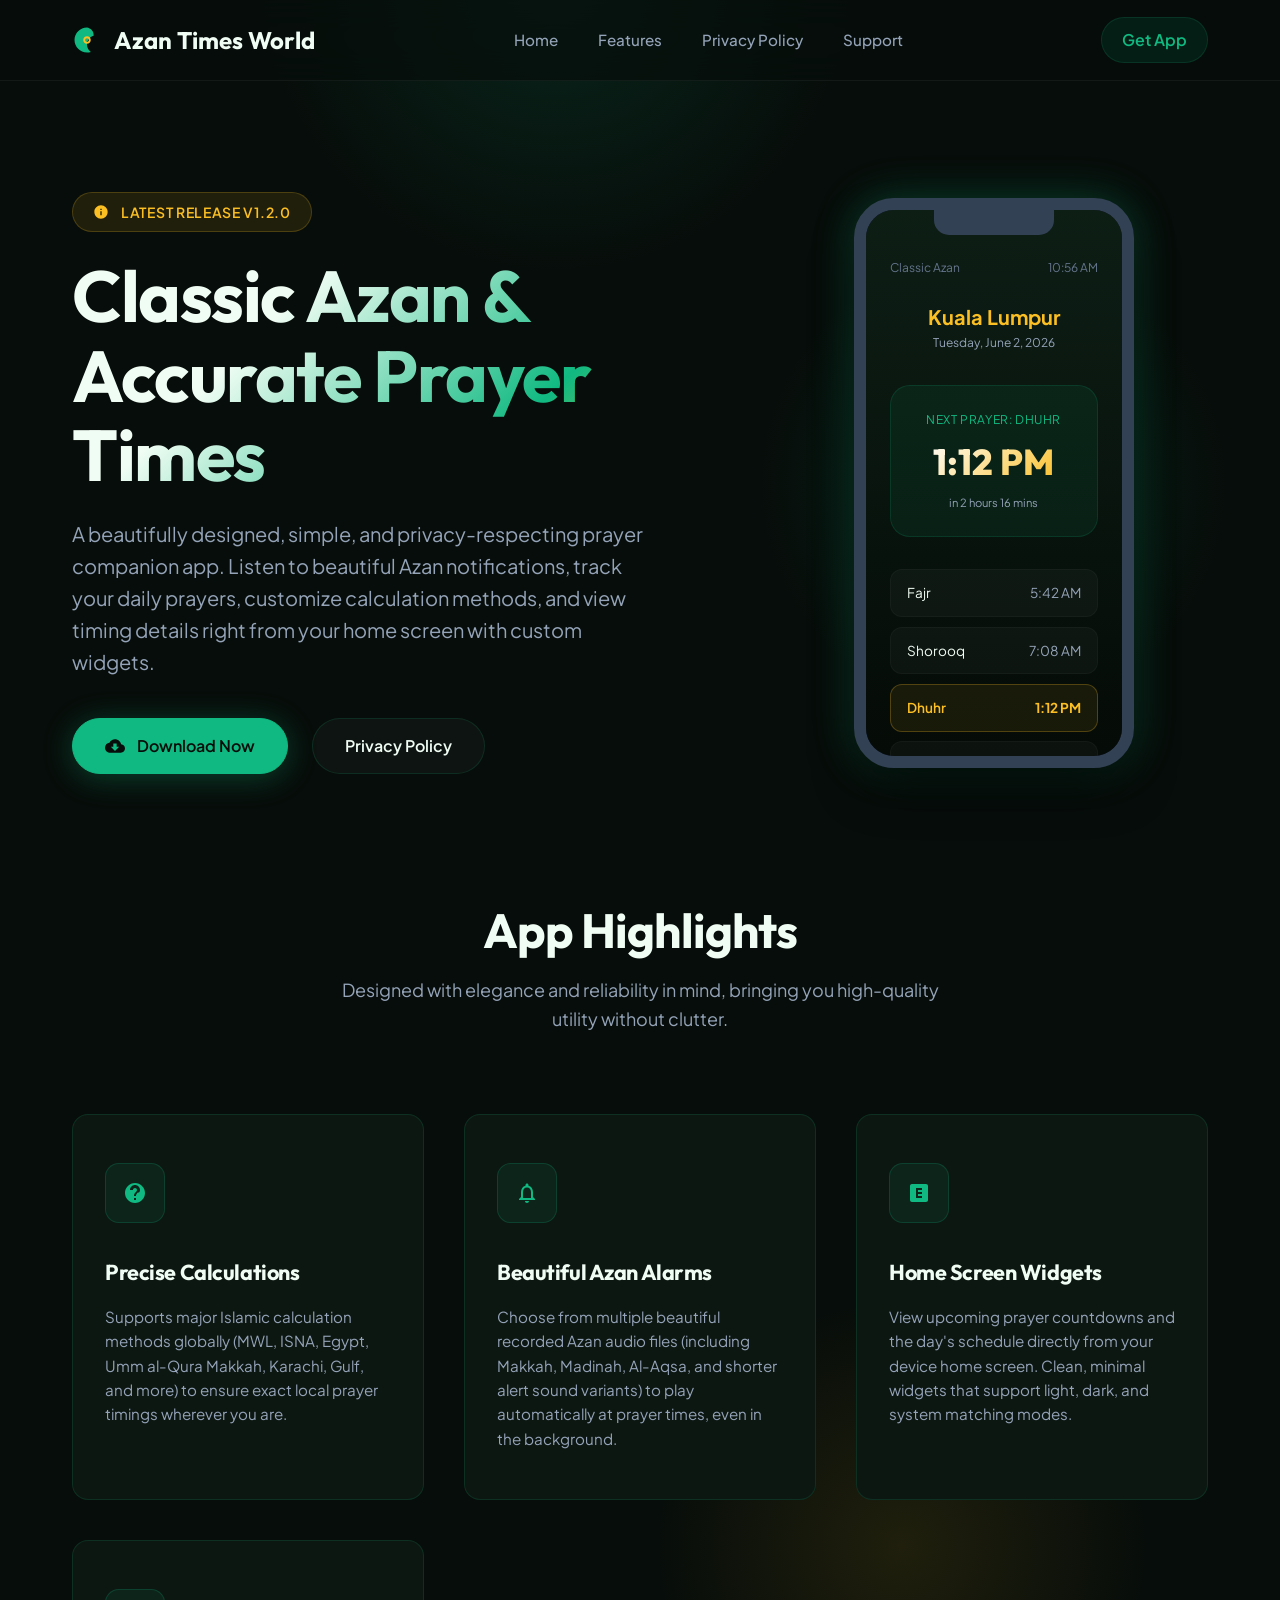
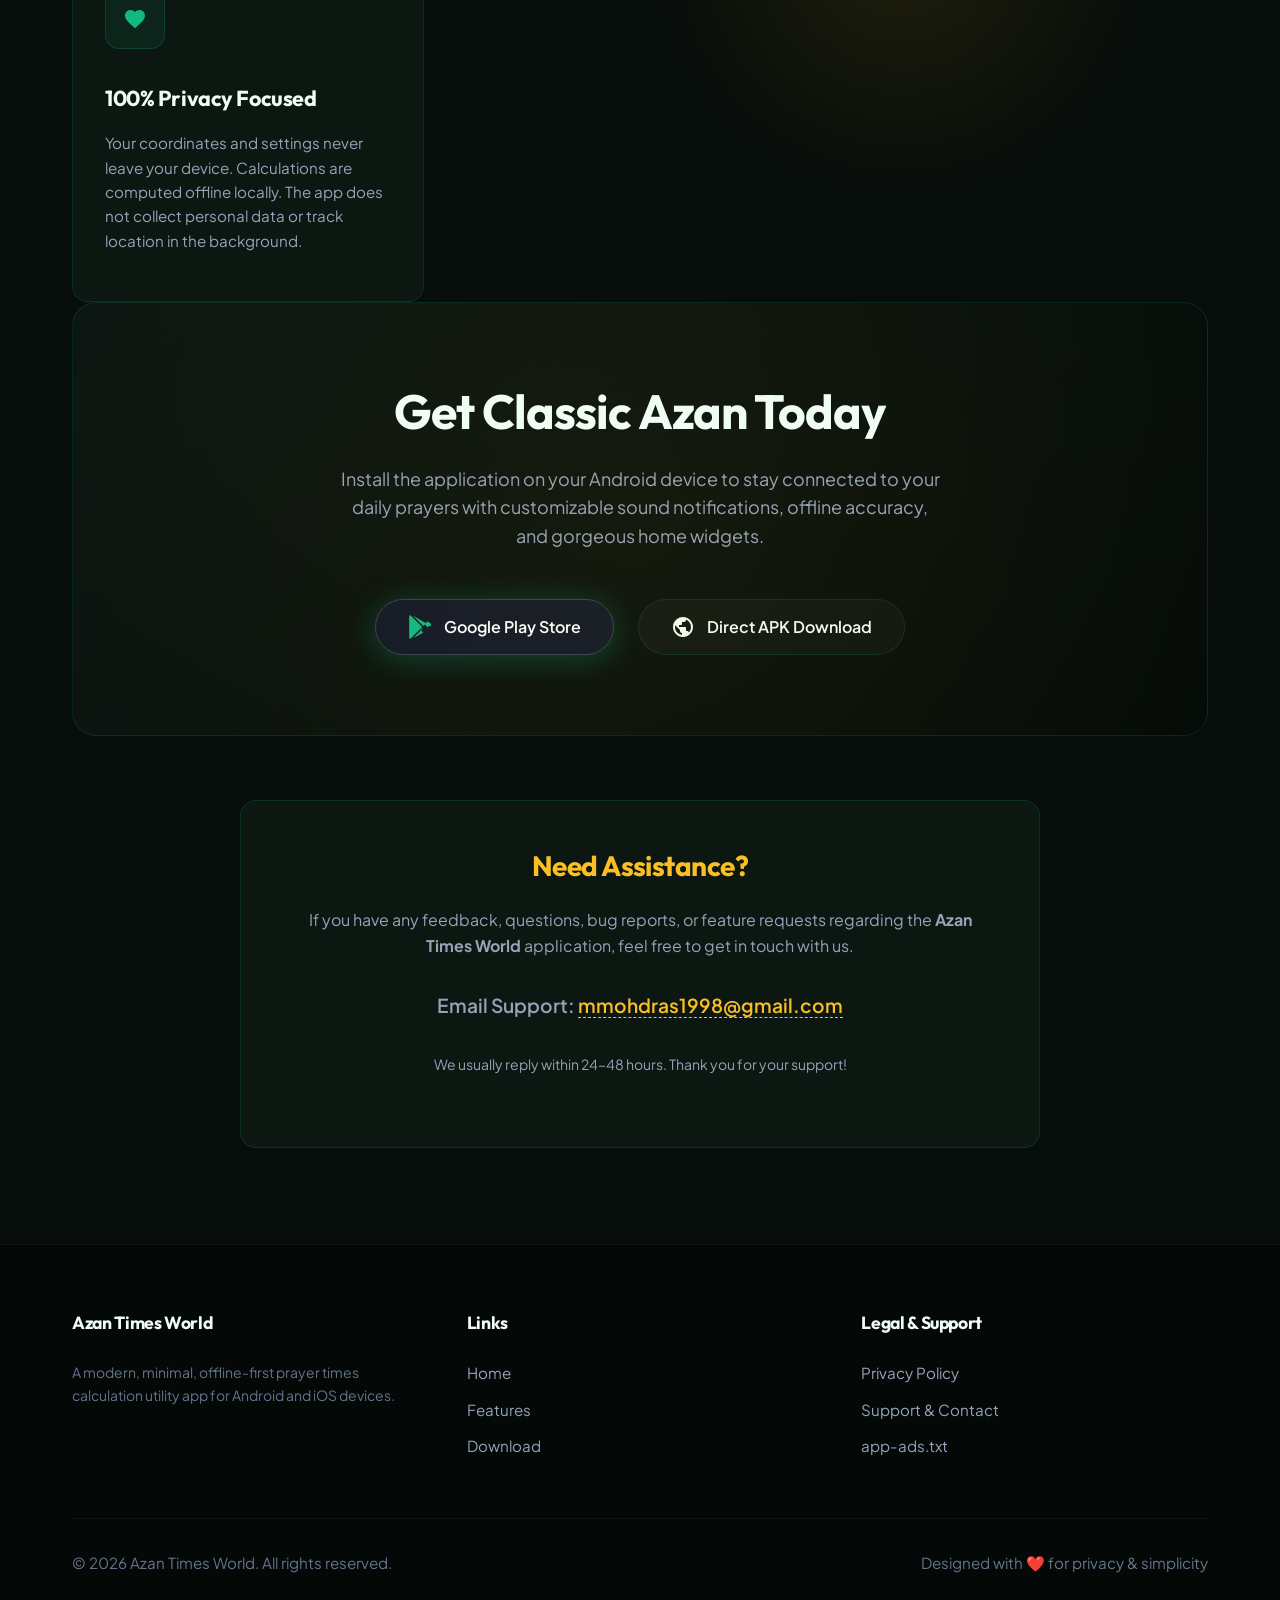
==== index.html @ a4fae83b "Initialize developer website and privacy policy" ====
<!DOCTYPE html>
<html lang="en">
<head>
  <meta charset="UTF-8">
  <meta name="viewport" content="width=device-width, initial-scale=1.0">
  <meta name="description" content="Official website of Azan Times World - A private, precise, and beautiful Islamic prayer companion app featuring customizable Azan sounds, home widgets, and offline calculations.">
  <title>Azan Times World - Simple & Accurate Prayer Times</title>
  <link rel="stylesheet" href="styles.css">
  <!-- Favicon -->
  <link rel="icon" type="image/png" href="https://img.icons8.com/color/48/crescent-moon.png">
</head>
<body>

  <!-- Navigation Bar -->
  <nav class="navbar" id="home">
    <div class="navbar-container container">
      <a href="#home" class="logo">
        <svg xmlns="http://www.w3.org/2000/svg" viewBox="0 0 24 24" width="30" height="30">
          <!-- Crescent & Dome -->
          <path d="M12 2C6.48 2 2 6.48 2 12s4.48 10 10 10c1.08 0 2.11-.17 3.09-.49-1.92-1.3-3.09-3.48-3.09-5.91 0-3.32 2.21-6.12 5.25-6.97.04-.21.06-.42.06-.63C17.31 4.54 14.93 2.62 12 2z"/>
          <path d="M12 9c-1.66 0-3 1.34-3 3s1.34 3 3 3 3-1.34 3-3-1.34-3-3-3zm0 4.5c-.83 0-1.5-.67-1.5-1.5s.67-1.5 1.5-1.5 1.5.67 1.5 1.5-.67 1.5-1.5 1.5z" fill="#fbbf24"/>
        </svg>
        <span>Azan Times World</span>
      </a>
      <ul class="nav-links">
        <li><a href="#home">Home</a></li>
        <li><a href="#features">Features</a></li>
        <li><a href="privacy-policy.html">Privacy Policy</a></li>
        <li><a href="#support">Support</a></li>
      </ul>
      <a href="#download" class="nav-btn">Get App</a>
    </div>
  </nav>

  <!-- Hero Section -->
  <header class="hero">
    <div class="container hero-grid">
      <div class="hero-content">
        <div class="badge">
          <svg xmlns="http://www.w3.org/2000/svg" viewBox="0 0 24 24" width="16" height="16" fill="currentColor" style="vertical-align: middle; margin-right: 4px;">
            <path d="M12 2C6.48 2 2 6.48 2 12s4.48 10 10 10 10-4.48 10-10S17.52 2 12 2zm1 15h-2v-6h2v6zm0-8h-2V7h2v2z"/>
          </svg>
          Latest Release v1.2.0
        </div>
        <h1 class="gradient-text">Classic Azan & Accurate Prayer Times</h1>
        <p class="hero-desc">
          A beautifully designed, simple, and privacy-respecting prayer companion app. Listen to beautiful Azan notifications, track your daily prayers, customize calculation methods, and view timing details right from your home screen with custom widgets.
        </p>
        <div class="hero-actions">
          <a href="#download" class="btn btn-primary">
            <svg xmlns="http://www.w3.org/2000/svg" viewBox="0 0 24 24" width="20" height="20" fill="currentColor">
              <path d="M19.35 10.04C18.67 6.59 15.64 4 12 4 9.11 4 6.6 5.64 5.35 8.04 2.34 8.36 0 10.91 0 14c0 3.31 2.69 6 6 6h13c2.76 0 5-2.24 5-5 0-2.64-2.05-4.78-4.65-4.96zM17 13l-5 5-5-5h3V9h4v4h3z"/>
            </svg>
            Download Now
          </a>
          <a href="privacy-policy.html" class="btn btn-secondary">Privacy Policy</a>
        </div>
      </div>
      
      <!-- Interactive Phone Mockup -->
      <div class="hero-mockup">
        <div class="phone-wrapper">
          <div class="phone-screen">
            <div class="app-header">
              <span>Classic Azan</span>
              <span>10:56 AM</span>
            </div>
            
            <div class="app-city">
              <div class="app-city-name">Kuala Lumpur</div>
              <div class="app-city-date">Tuesday, June 2, 2026</div>
            </div>
            
            <div class="app-time-display">
              <span class="app-time-label">Next Prayer: Dhuhr</span>
              <span class="app-time-value">1:12 PM</span>
              <span class="app-time-countdown">in 2 hours 16 mins</span>
            </div>
            
            <div class="app-prayer-list">
              <div class="app-prayer-row">
                <span class="prayer-name">Fajr</span>
                <span class="prayer-time">5:42 AM</span>
              </div>
              <div class="app-prayer-row">
                <span class="prayer-name">Shorooq</span>
                <span class="prayer-time">7:08 AM</span>
              </div>
              <div class="app-prayer-row active">
                <span class="prayer-name">Dhuhr</span>
                <span class="prayer-time">1:12 PM</span>
              </div>
              <div class="app-prayer-row">
                <span class="prayer-name">Asr</span>
                <span class="prayer-time">4:38 PM</span>
              </div>
              <div class="app-prayer-row">
                <span class="prayer-name">Maghrib</span>
                <span class="prayer-time">7:22 PM</span>
              </div>
              <div class="app-prayer-row">
                <span class="prayer-name">Isha</span>
                <span class="prayer-time">8:38 PM</span>
              </div>
            </div>
          </div>
        </div>
        <div class="phone-decorations"></div>
      </div>
    </div>
  </header>

  <!-- Features Section -->
  <section id="features" class="container">
    <div class="features-header">
      <h2>App Highlights</h2>
      <p style="text-align: center; max-width: 600px; margin: 0 auto;">Designed with elegance and reliability in mind, bringing you high-quality utility without clutter.</p>
    </div>
    
    <div class="features-grid">
      <!-- Feature 1 -->
      <div class="feature-card">
        <div class="feature-icon">
          <svg xmlns="http://www.w3.org/2000/svg" viewBox="0 0 24 24" width="24" height="24" fill="currentColor">
            <path d="M12 2C6.48 2 2 6.48 2 12s4.48 10 10 10 10-4.48 10-10S17.52 2 12 2zm1 17h-2v-2h2v2zm2.07-7.75l-.9.92C13.45 12.9 13 13.5 13 15h-2v-.5c0-1.1.45-2.1 1.17-2.83l1.24-1.26c.37-.36.59-.86.59-1.41 0-1.1-.9-2-2-2s-2 .9-2 2H7c0-2.76 2.24-5 5-5s5 2.24 5 5c0 1.04-.42 1.99-1.07 2.75z"/>
          </svg>
        </div>
        <h3>Precise Calculations</h3>
        <p>Supports major Islamic calculation methods globally (MWL, ISNA, Egypt, Umm al-Qura Makkah, Karachi, Gulf, and more) to ensure exact local prayer timings wherever you are.</p>
      </div>

      <!-- Feature 2 -->
      <div class="feature-card">
        <div class="feature-icon">
          <svg xmlns="http://www.w3.org/2000/svg" viewBox="0 0 24 24" width="24" height="24" fill="currentColor">
            <path d="M12 22c1.1 0 2-.9 2-2h-4c0 1.1.89 2 2 2zm6-6v-5c0-3.07-1.64-5.64-4.5-6.32V4c0-.83-.67-1.5-1.5-1.5s-1.5.67-1.5 1.5v.68C7.63 5.36 6 7.92 6 11v5l-2 2v1h16v-1l-2-2zm-2 1H8v-6c0-2.48 1.51-4.5 4-4.5s4 2.02 4 4.5v6z"/>
          </svg>
        </div>
        <h3>Beautiful Azan Alarms</h3>
        <p>Choose from multiple beautiful recorded Azan audio files (including Makkah, Madinah, Al-Aqsa, and shorter alert sound variants) to play automatically at prayer times, even in the background.</p>
      </div>

      <!-- Feature 3 -->
      <div class="feature-card">
        <div class="feature-icon">
          <svg xmlns="http://www.w3.org/2000/svg" viewBox="0 0 24 24" width="24" height="24" fill="currentColor">
            <path d="M19 3H5c-1.1 0-2 .9-2 2v14c0 1.1.9 2 2 2h14c1.1 0 2-.9 2-2V5c0-1.1-.9-2-2-2zm-4 6h-4v2h4v2h-4v2h4v2H9V7h6v2z"/>
          </svg>
        </div>
        <h3>Home Screen Widgets</h3>
        <p>View upcoming prayer countdowns and the day's schedule directly from your device home screen. Clean, minimal widgets that support light, dark, and system matching modes.</p>
      </div>

      <!-- Feature 4 -->
      <div class="feature-card">
        <div class="feature-icon">
          <svg xmlns="http://www.w3.org/2000/svg" viewBox="0 0 24 24" width="24" height="24" fill="currentColor">
            <path d="M12 21.35l-1.45-1.32C5.4 15.36 2 12.28 2 8.5 2 5.42 4.42 3 7.5 3c1.74 0 3.41.81 4.5 2.09C13.09 3.81 14.76 3 16.5 3 19.58 3 22 5.42 22 8.5c0 3.78-3.4 6.86-8.55 11.54L12 21.35z"/>
          </svg>
        </div>
        <h3>100% Privacy Focused</h3>
        <p>Your coordinates and settings never leave your device. Calculations are computed offline locally. The app does not collect personal data or track location in the background.</p>
      </div>
    </div>
  </section>

  <!-- Download Section -->
  <section id="download" class="container">
    <div class="promo">
      <div class="promo-glow"></div>
      <h2>Get Classic Azan Today</h2>
      <p>Install the application on your Android device to stay connected to your daily prayers with customizable sound notifications, offline accuracy, and gorgeous home widgets.</p>
      <div class="hero-actions" style="justify-content: center;">
        <a href="#" class="btn btn-primary" style="background: #111827; border-color: #374151; color: #fff;">
          <!-- Google Play Badge Styled -->
          <svg viewBox="0 0 512 512" width="24" height="24" fill="#10b981" style="vertical-align: middle;">
            <path d="M325.3 234.3L104.6 13l280.8 161.2-60.1 60.1zM47 0C34 6.8 25.3 19.2 25.3 35.3v441.3c0 16.1 8.7 28.5 21.7 35.3l256.6-256L47 0zm425.2 225.6l-58 33.3-60.1-60.1 60.1-60.1 58 33.3c13 7.5 21.7 19.3 21.7 33.6s-8.7 26.1-21.7 33.2zm-146.9 52.1L104.6 499l220.7-126.7-60.1-60.1-2.9-2.9z"/>
          </svg>
          Google Play Store
        </a>
        <a href="#" class="btn btn-secondary">
          <svg xmlns="http://www.w3.org/2000/svg" viewBox="0 0 24 24" width="24" height="24" fill="currentColor">
            <path d="M12 2C6.48 2 2 6.48 2 12s4.48 10 10 10 10-4.48 10-10S17.52 2 12 2zm-1 17.93c-3.95-.49-7-3.85-7-7.93 0-.62.08-1.21.21-1.79L9 15v1c0 1.1.9 2 2 2v1.93zm6.9-2.54c-.26-.81-1-1.39-1.9-1.39h-1v-3c0-.55-.45-1-1-1H8v-2h2c.55 0 1-.45 1-1V7h2c1.1 0 2-.9 2-2v-.41c2.93 1.19 5 4.06 5 7.41 0 2.08-.8 3.97-2.1 5.39z"/>
          </svg>
          Direct APK Download
        </a>
      </div>
    </div>
  </section>

  <!-- Support / Contact Section -->
  <section id="support" class="container" style="padding-top: 4rem; padding-bottom: 6rem;">
    <div class="info-box" style="text-align: center;">
      <h2 style="text-align: center; margin-bottom: 1.5rem;">Need Assistance?</h2>
      <p>If you have any feedback, questions, bug reports, or feature requests regarding the <strong>Azan Times World</strong> application, feel free to get in touch with us.</p>
      <p style="font-weight: 600; font-size: 1.2rem; margin: 2rem 0;">
        Email Support: <a href="mailto:mmohdras1998@gmail.com" style="color: var(--gold); text-decoration: none; border-bottom: 1px dashed var(--gold);">mmohdras1998@gmail.com</a>
      </p>
      <p class="text-muted" style="font-size: 0.875rem;">We usually reply within 24–48 hours. Thank you for your support!</p>
    </div>
  </section>

  <!-- Footer -->
  <footer>
    <div class="container">
      <div class="footer-grid">
        <div class="footer-col">
          <h4>Azan Times World</h4>
          <p style="font-size: 0.875rem; color: var(--text-muted);">A modern, minimal, offline-first prayer times calculation utility app for Android and iOS devices.</p>
        </div>
        <div class="footer-col">
          <h4>Links</h4>
          <ul>
            <li><a href="#home">Home</a></li>
            <li><a href="#features">Features</a></li>
            <li><a href="#download">Download</a></li>
          </ul>
        </div>
        <div class="footer-col">
          <h4>Legal & Support</h4>
          <ul>
            <li><a href="privacy-policy.html">Privacy Policy</a></li>
            <li><a href="#support">Support & Contact</a></li>
            <li><a href="app-ads.txt">app-ads.txt</a></li>
          </ul>
        </div>
      </div>
      
      <div class="footer-bottom">
        <span>&copy; 2026 Azan Times World. All rights reserved.</span>
        <span>Designed with ❤️ for privacy & simplicity</span>
      </div>
    </div>
  </footer>

</body>
</html>
---- styles.css ----
/* Modern, Premium Stylesheet for Azan Times World landing page */
@import url('https://fonts.googleapis.com/css2?family=Outfit:wght@300;400;500;600;700;800&family=Plus+Jakarta+Sans:wght@300;400;500;600;700&display=swap');

:root {
  /* Color Palette - Premium Dark Emerald & Gold Theme */
  --bg-dark: #070d0a;
  --bg-card: #0d1712;
  --bg-card-hover: #13221b;
  --text-primary: #f0fdf4;
  --text-secondary: #94a3b8;
  --text-muted: #64748b;
  
  --primary-emerald: #10b981;
  --primary-emerald-hover: #059669;
  --primary-emerald-rgb: 16, 185, 129;
  
  --gold: #fbbf24;
  --gold-hover: #f59e0b;
  --gold-rgb: 251, 191, 36;
  
  --glow-emerald: rgba(16, 185, 129, 0.15);
  --glow-gold: rgba(251, 191, 36, 0.1);
  --border-color: rgba(16, 185, 129, 0.15);
  --border-hover: rgba(251, 191, 36, 0.3);
  
  --font-heading: 'Outfit', sans-serif;
  --font-body: 'Plus Jakarta Sans', sans-serif;
  --transition: all 0.3s cubic-bezier(0.4, 0, 0.2, 1);
  --border-radius: 16px;
  --max-width: 1200px;
}

/* Base Reset */
*, *::before, *::after {
  box-sizing: border-box;
  margin: 0;
  padding: 0;
}

html {
  scroll-behavior: smooth;
}

body {
  font-family: var(--font-body);
  background-color: var(--bg-dark);
  color: var(--text-primary);
  line-height: 1.6;
  overflow-x: hidden;
  position: relative;
}

/* Background Glow Effects */
body::before {
  content: '';
  position: absolute;
  top: -10%;
  left: 20%;
  width: 600px;
  height: 600px;
  background: radial-gradient(circle, var(--glow-emerald) 0%, rgba(7, 13, 10, 0) 70%);
  z-index: -1;
  pointer-events: none;
}

body::after {
  content: '';
  position: absolute;
  top: 40%;
  right: 10%;
  width: 500px;
  height: 500px;
  background: radial-gradient(circle, var(--glow-gold) 0%, rgba(7, 13, 10, 0) 70%);
  z-index: -1;
  pointer-events: none;
}

/* Typography */
h1, h2, h3, h4 {
  font-family: var(--font-heading);
  font-weight: 700;
  letter-spacing: -0.02em;
}

h1 {
  font-size: clamp(2.5rem, 6vw, 4.5rem);
  line-height: 1.1;
  margin-bottom: 1.5rem;
}

h2 {
  font-size: clamp(2rem, 4vw, 3rem);
  line-height: 1.2;
  margin-bottom: 1rem;
  text-align: center;
  position: relative;
}

.gradient-text {
  background: linear-gradient(135deg, var(--text-primary) 30%, var(--primary-emerald) 70%, var(--gold) 100%);
  -webkit-background-clip: text;
  -webkit-text-fill-color: transparent;
}

p {
  font-size: clamp(1rem, 2vw, 1.125rem);
  color: var(--text-secondary);
}

/* Layout Utilities */
.container {
  width: 100%;
  max-width: var(--max-width);
  margin: 0 auto;
  padding: 0 2rem;
}

section {
  padding: 8rem 0;
  position: relative;
}

/* Navbar */
.navbar {
  position: fixed;
  top: 0;
  left: 0;
  width: 100%;
  z-index: 1000;
  backdrop-filter: blur(16px);
  -webkit-backdrop-filter: blur(16px);
  border-bottom: 1px solid rgba(255, 255, 255, 0.05);
  background: rgba(7, 13, 10, 0.7);
  transition: var(--transition);
}

.navbar-container {
  display: flex;
  justify-content: space-between;
  align-items: center;
  height: 80px;
}

.logo {
  display: flex;
  align-items: center;
  gap: 0.75rem;
  text-decoration: none;
  font-family: var(--font-heading);
  font-size: 1.5rem;
  font-weight: 700;
  color: var(--text-primary);
}

.logo svg {
  fill: var(--primary-emerald);
  transition: var(--transition);
}

.logo:hover svg {
  transform: rotate(15deg);
  fill: var(--gold);
}

.nav-links {
  display: flex;
  gap: 2.5rem;
  list-style: none;
}

.nav-links a {
  text-decoration: none;
  color: var(--text-secondary);
  font-size: 0.95rem;
  font-weight: 500;
  transition: var(--transition);
  position: relative;
  padding: 0.5rem 0;
}

.nav-links a::after {
  content: '';
  position: absolute;
  bottom: 0;
  left: 0;
  width: 0;
  height: 2px;
  background-color: var(--gold);
  transition: var(--transition);
}

.nav-links a:hover {
  color: var(--text-primary);
}

.nav-links a:hover::after {
  width: 100%;
}

.nav-btn {
  background: rgba(16, 185, 129, 0.1);
  color: var(--primary-emerald);
  padding: 0.6rem 1.25rem;
  border-radius: 50px;
  border: 1px solid var(--border-color);
  font-weight: 600;
  text-decoration: none;
  transition: var(--transition);
}

.nav-btn:hover {
  background: var(--primary-emerald);
  color: var(--bg-dark);
  box-shadow: 0 4px 20px rgba(16, 185, 129, 0.4);
}

/* Hero Section */
.hero {
  padding-top: 12rem;
  padding-bottom: 8rem;
  display: flex;
  align-items: center;
  position: relative;
  overflow: hidden;
}

.hero-grid {
  display: grid;
  grid-template-columns: 1.2fr 0.8fr;
  gap: 4rem;
  align-items: center;
}

.hero-content {
  z-index: 2;
}

.badge {
  display: inline-flex;
  align-items: center;
  gap: 0.5rem;
  background: rgba(251, 191, 36, 0.1);
  border: 1px solid rgba(251, 191, 36, 0.2);
  color: var(--gold);
  padding: 0.5rem 1.25rem;
  border-radius: 50px;
  font-size: 0.875rem;
  font-weight: 600;
  margin-bottom: 1.5rem;
  text-transform: uppercase;
  letter-spacing: 0.05em;
}

.hero-desc {
  font-size: 1.25rem;
  margin-bottom: 2.5rem;
  max-width: 580px;
}

.hero-actions {
  display: flex;
  gap: 1.5rem;
  flex-wrap: wrap;
}

.btn {
  display: inline-flex;
  align-items: center;
  gap: 0.75rem;
  padding: 0.9rem 2rem;
  border-radius: 50px;
  font-size: 1rem;
  font-weight: 600;
  text-decoration: none;
  cursor: pointer;
  transition: var(--transition);
}

.btn-primary {
  background: var(--primary-emerald);
  color: var(--bg-dark);
  border: 1px solid var(--primary-emerald);
  box-shadow: 0 4px 30px rgba(16, 185, 129, 0.3);
}

.btn-primary:hover {
  background: var(--primary-emerald-hover);
  border-color: var(--primary-emerald-hover);
  transform: translateY(-2px);
  box-shadow: 0 6px 35px rgba(16, 185, 129, 0.4);
}

.btn-secondary {
  background: rgba(255, 255, 255, 0.03);
  color: var(--text-primary);
  border: 1px solid var(--border-color);
}

.btn-secondary:hover {
  background: rgba(255, 255, 255, 0.07);
  border-color: var(--border-hover);
  color: var(--gold);
  transform: translateY(-2px);
}

/* Mockup Display */
.hero-mockup {
  position: relative;
  display: flex;
  justify-content: center;
  align-items: center;
  z-index: 1;
}

.phone-wrapper {
  position: relative;
  width: 280px;
  height: 570px;
  background: #0f172a;
  border: 12px solid #334155;
  border-radius: 40px;
  box-shadow: 0 25px 50px -12px rgba(0, 0, 0, 0.8),
              0 0 40px rgba(16, 185, 129, 0.3);
  overflow: hidden;
}

.phone-screen {
  width: 100%;
  height: 100%;
  background: linear-gradient(180deg, #0d1e15 0%, #050b07 100%);
  display: flex;
  flex-direction: column;
  padding: 1.5rem;
  color: #fff;
  position: relative;
}

.phone-screen::before {
  content: '';
  position: absolute;
  top: 0;
  left: 50%;
  transform: translateX(-50%);
  width: 120px;
  height: 25px;
  background: #334155;
  border-bottom-left-radius: 15px;
  border-bottom-right-radius: 15px;
  z-index: 10;
}

/* Simulated App UI */
.app-header {
  margin-top: 1.5rem;
  display: flex;
  justify-content: space-between;
  align-items: center;
  font-size: 0.75rem;
  color: var(--text-muted);
}

.app-city {
  text-align: center;
  margin-top: 1.5rem;
}

.app-city-name {
  font-size: 1.25rem;
  font-weight: 700;
  color: var(--gold);
}

.app-city-date {
  font-size: 0.75rem;
  color: var(--text-secondary);
}

.app-time-display {
  display: flex;
  flex-direction: column;
  align-items: center;
  margin: 2rem 0;
  padding: 1.5rem;
  background: rgba(16, 185, 129, 0.08);
  border: 1px solid rgba(16, 185, 129, 0.15);
  border-radius: 20px;
  position: relative;
}

.app-time-label {
  font-size: 0.75rem;
  text-transform: uppercase;
  letter-spacing: 0.05em;
  color: var(--primary-emerald);
}

.app-time-value {
  font-size: 2.25rem;
  font-family: var(--font-heading);
  font-weight: 800;
  margin: 0.25rem 0;
  background: linear-gradient(135deg, #fff 0%, var(--gold) 100%);
  -webkit-background-clip: text;
  -webkit-text-fill-color: transparent;
}

.app-time-countdown {
  font-size: 0.7rem;
  color: var(--text-secondary);
}

.app-prayer-list {
  display: flex;
  flex-direction: column;
  gap: 0.6rem;
}

.app-prayer-row {
  display: flex;
  justify-content: space-between;
  align-items: center;
  padding: 0.75rem 1rem;
  background: rgba(255, 255, 255, 0.03);
  border-radius: 12px;
  font-size: 0.85rem;
  border: 1px solid rgba(255, 255, 255, 0.03);
}

.app-prayer-row.active {
  background: rgba(251, 191, 36, 0.08);
  border-color: rgba(251, 191, 36, 0.25);
}

.app-prayer-row.active .prayer-name {
  color: var(--gold);
  font-weight: 600;
}

.app-prayer-row.active .prayer-time {
  color: var(--gold);
  font-weight: 700;
}

.prayer-name {
  color: var(--text-primary);
}

.prayer-time {
  color: var(--text-secondary);
}

.phone-decorations {
  position: absolute;
  width: 110%;
  height: 110%;
  background: radial-gradient(circle, rgba(16, 185, 129, 0.12) 0%, rgba(0, 0, 0, 0) 60%);
  z-index: -1;
  pointer-events: none;
}

/* Features Section */
.features-header {
  margin-bottom: 5rem;
}

.features-grid {
  display: grid;
  grid-template-columns: repeat(auto-fit, minmax(280px, 1fr));
  gap: 2.5rem;
}

.feature-card {
  background: var(--bg-card);
  border: 1px solid var(--border-color);
  padding: 3rem 2rem;
  border-radius: var(--border-radius);
  transition: var(--transition);
  position: relative;
  overflow: hidden;
}

.feature-card::before {
  content: '';
  position: absolute;
  top: 0;
  left: 0;
  width: 100%;
  height: 4px;
  background: linear-gradient(90deg, var(--primary-emerald), var(--gold));
  opacity: 0;
  transition: var(--transition);
}

.feature-card:hover {
  transform: translateY(-8px);
  background: var(--bg-card-hover);
  border-color: var(--border-hover);
  box-shadow: 0 15px 40px rgba(0, 0, 0, 0.4),
              0 0 20px rgba(16, 185, 129, 0.05);
}

.feature-card:hover::before {
  opacity: 1;
}

.feature-icon {
  width: 60px;
  height: 60px;
  background: rgba(16, 185, 129, 0.08);
  border-radius: 14px;
  display: flex;
  justify-content: center;
  align-items: center;
  margin-bottom: 2rem;
  border: 1px solid rgba(16, 185, 129, 0.2);
  color: var(--primary-emerald);
  transition: var(--transition);
}

.feature-card:hover .feature-icon {
  background: var(--primary-emerald);
  color: var(--bg-dark);
  transform: scale(1.05);
}

.feature-card h3 {
  font-size: 1.35rem;
  margin-bottom: 1rem;
}

.feature-card p {
  font-size: 0.95rem;
  color: var(--text-secondary);
}

/* App Download / Promo Section */
.promo {
  background: linear-gradient(135deg, var(--bg-card) 0%, #050b07 100%);
  border: 1px solid var(--border-color);
  border-radius: 24px;
  padding: 5rem 3rem;
  text-align: center;
  position: relative;
  overflow: hidden;
}

.promo-glow {
  position: absolute;
  top: -50%;
  left: -50%;
  width: 200%;
  height: 200%;
  background: radial-gradient(circle, rgba(251, 191, 36, 0.05) 0%, rgba(0,0,0,0) 50%);
  pointer-events: none;
}

.promo h2 {
  margin-bottom: 1.5rem;
}

.promo p {
  max-width: 600px;
  margin: 0 auto 3rem;
}

/* Privacy & General Layout (Static Info Pages) */
.page-header {
  padding: 10rem 0 4rem;
  text-align: center;
  background: linear-gradient(180deg, rgba(16, 185, 129, 0.05) 0%, rgba(7, 13, 10, 0) 100%);
  border-bottom: 1px solid rgba(16, 185, 129, 0.05);
}

.content-page {
  padding: 5rem 0;
}

.info-box {
  max-width: 800px;
  margin: 0 auto;
  background: var(--bg-card);
  border: 1px solid var(--border-color);
  padding: 3rem;
  border-radius: var(--border-radius);
}

.info-box h2 {
  font-size: 1.75rem;
  text-align: left;
  margin: 2rem 0 1rem;
  color: var(--gold);
}

.info-box h2:first-child {
  margin-top: 0;
}

.info-box p {
  margin-bottom: 1.5rem;
  font-size: 1rem;
}

.info-box ul {
  margin-bottom: 1.5rem;
  padding-left: 2rem;
  color: var(--text-secondary);
}

.info-box li {
  margin-bottom: 0.5rem;
}

/* Footer styling */
footer {
  border-top: 1px solid rgba(255, 255, 255, 0.05);
  background: #040806;
  padding: 4rem 0;
  font-size: 0.95rem;
}

.footer-grid {
  display: grid;
  grid-template-columns: repeat(auto-fit, minmax(200px, 1fr));
  gap: 3rem;
  margin-bottom: 3rem;
}

.footer-col h4 {
  color: var(--text-primary);
  margin-bottom: 1.5rem;
  font-size: 1.1rem;
}

.footer-col ul {
  list-style: none;
}

.footer-col li {
  margin-bottom: 0.75rem;
}

.footer-col a {
  text-decoration: none;
  color: var(--text-secondary);
  transition: var(--transition);
}

.footer-col a:hover {
  color: var(--gold);
}

.footer-bottom {
  display: flex;
  justify-content: space-between;
  align-items: center;
  border-top: 1px solid rgba(255, 255, 255, 0.05);
  padding-top: 2rem;
  color: var(--text-muted);
}

.footer-bottom a {
  color: var(--text-muted);
  text-decoration: none;
  transition: var(--transition);
}

.footer-bottom a:hover {
  color: var(--text-primary);
}

/* Responsive Utilities */
@media (max-width: 968px) {
  .hero-grid {
    grid-template-columns: 1fr;
    gap: 4rem;
    text-align: center;
  }
  
  .hero-desc {
    margin-left: auto;
    margin-right: auto;
  }
  
  .hero-actions {
    justify-content: center;
  }
  
  .nav-links {
    display: none; /* simple burger menu can be simulated if needed, or links moved to footer */
  }
}

@media (max-width: 576px) {
  .btn {
    width: 100%;
    justify-content: center;
  }
  .info-box {
    padding: 1.5rem;
  }
  .footer-bottom {
    flex-direction: column;
    gap: 1rem;
    text-align: center;
  }
}
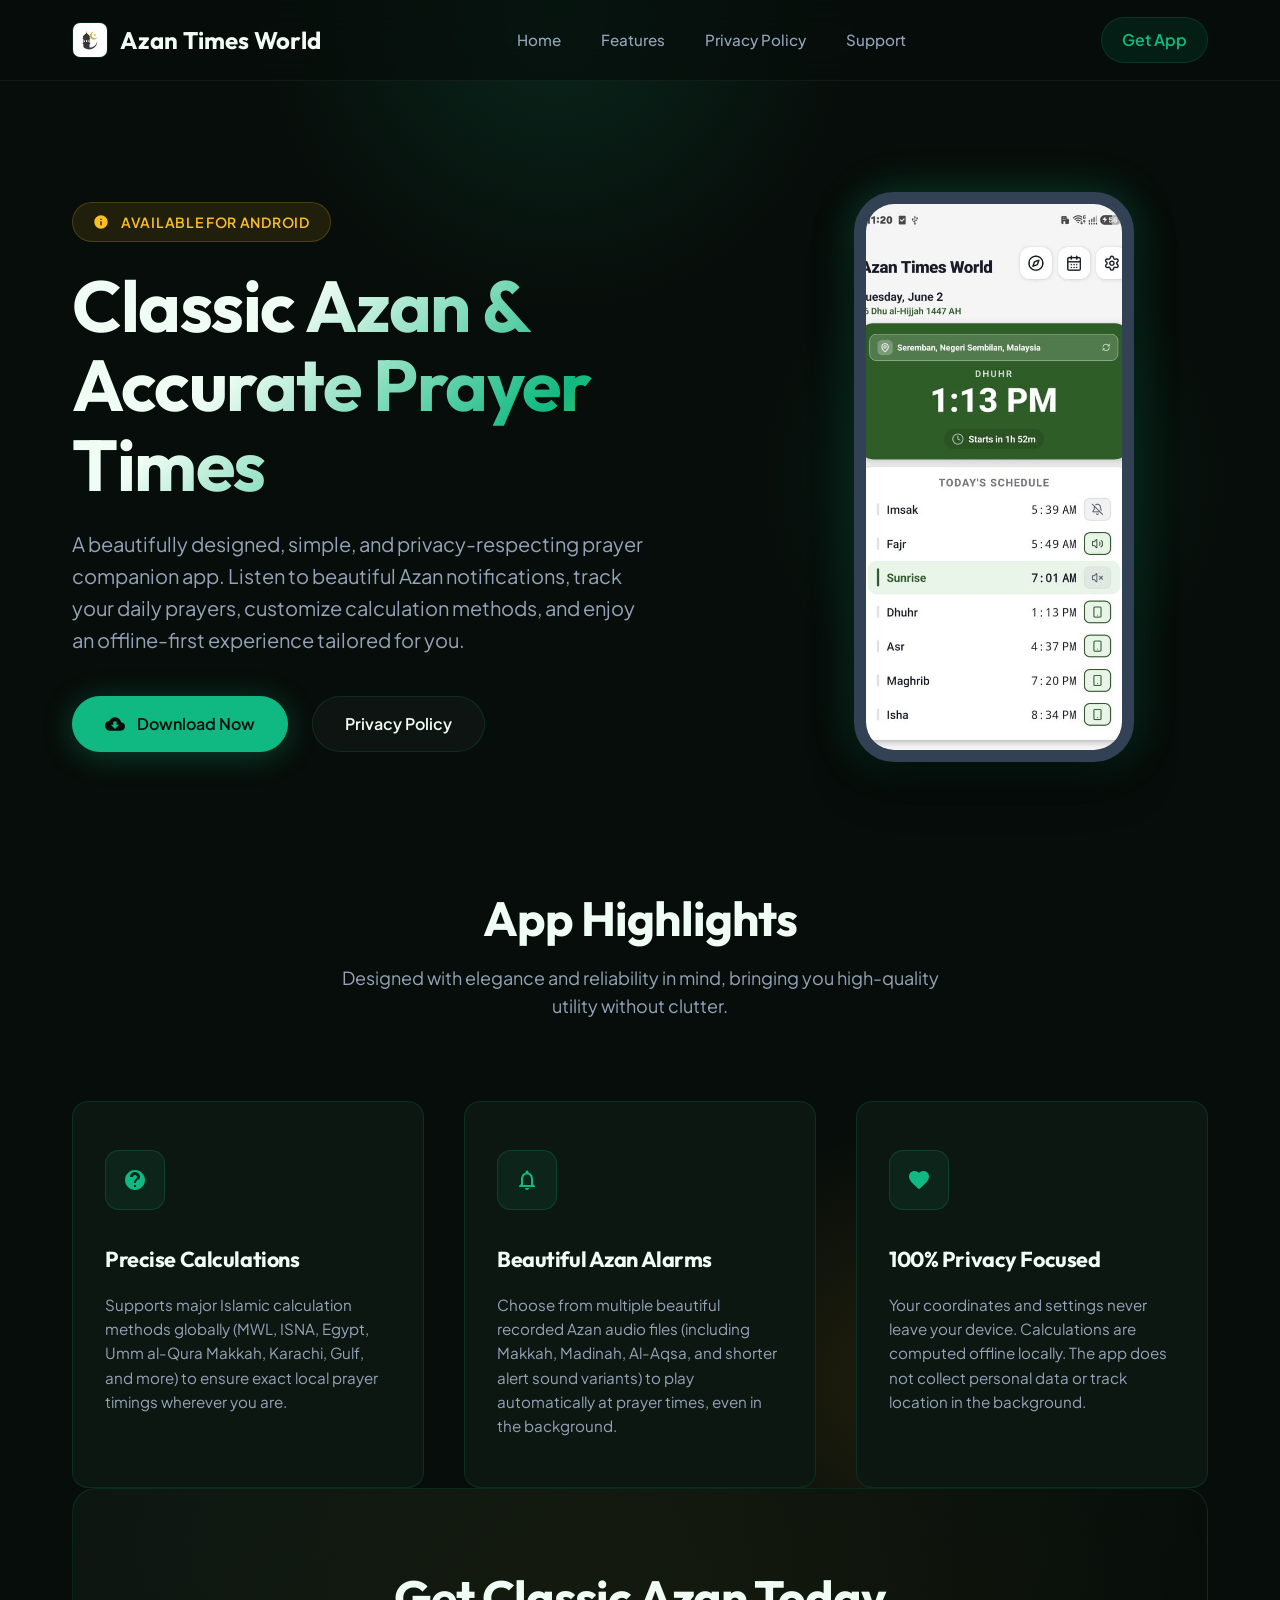
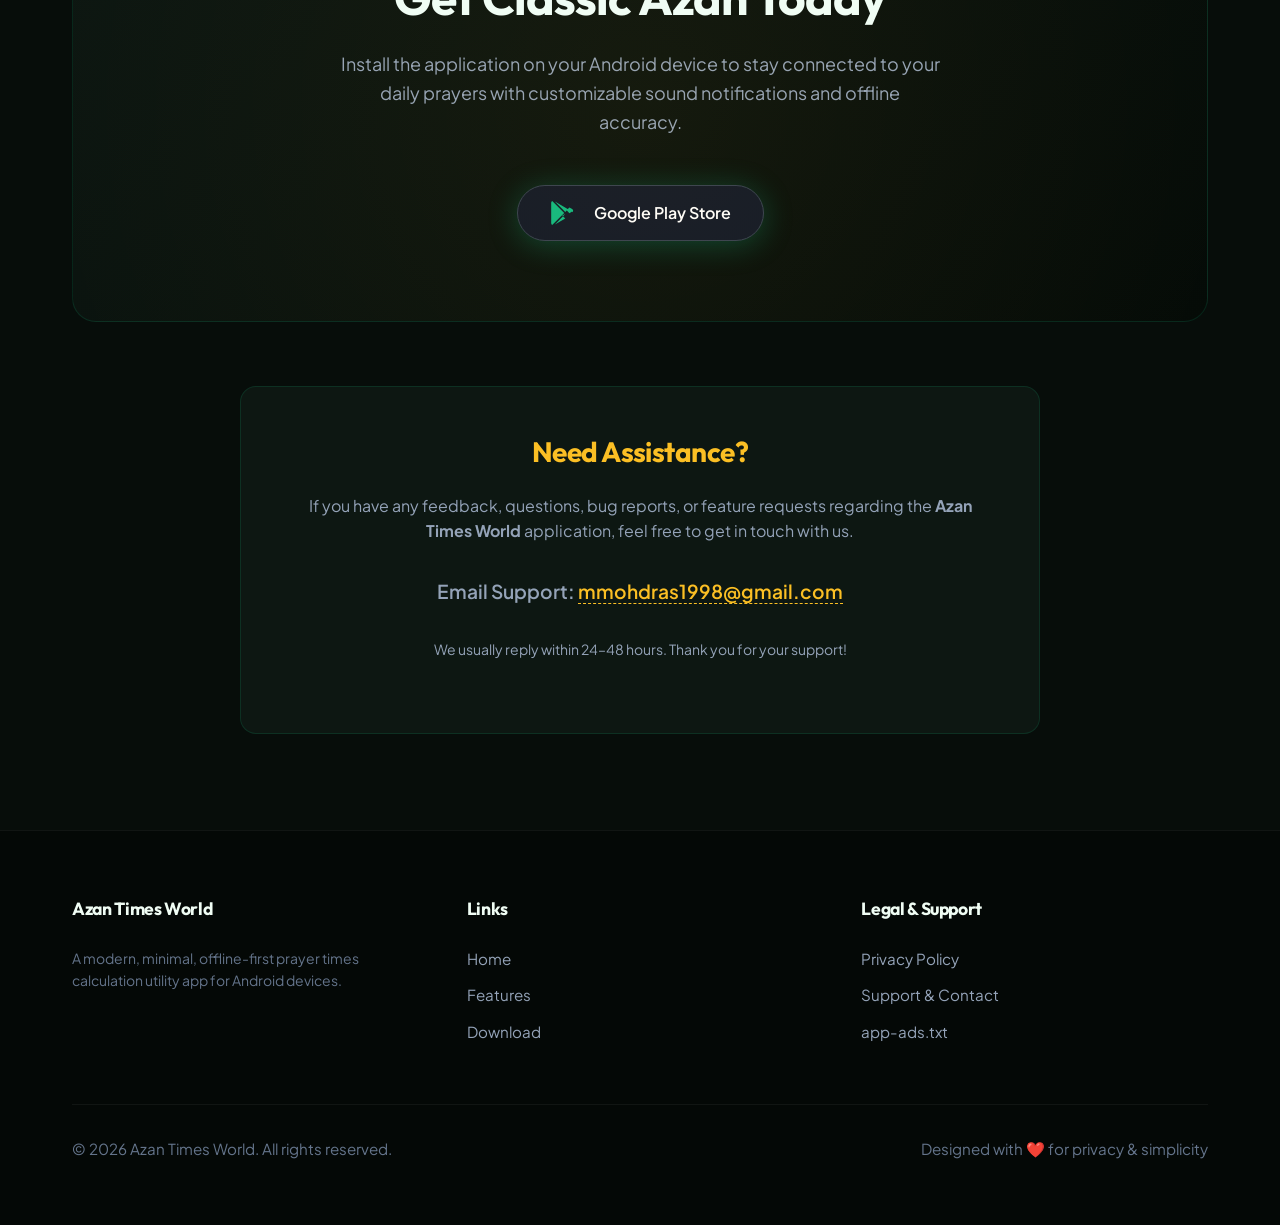
==== commit bf0e469a: "Initialize developer website and privacy policy" ====
--- a/index.html
+++ b/index.html
@@ -3,23 +3,19 @@
 <head>
   <meta charset="UTF-8">
   <meta name="viewport" content="width=device-width, initial-scale=1.0">
-  <meta name="description" content="Official website of Azan Times World - A private, precise, and beautiful Islamic prayer companion app featuring customizable Azan sounds, home widgets, and offline calculations.">
+  <meta name="description" content="Official website of Azan Times World - A private, precise, and beautiful Islamic prayer companion app for Android featuring customizable Azan sounds and offline calculations.">
   <title>Azan Times World - Simple & Accurate Prayer Times</title>
   <link rel="stylesheet" href="styles.css">
   <!-- Favicon -->
-  <link rel="icon" type="image/png" href="https://img.icons8.com/color/48/crescent-moon.png">
+  <link rel="icon" type="image/jpeg" href="logo.jpg">
 </head>
-<body>
+<body id="home">
 
   <!-- Navigation Bar -->
-  <nav class="navbar" id="home">
+  <nav class="navbar">
     <div class="navbar-container container">
       <a href="#home" class="logo">
-        <svg xmlns="http://www.w3.org/2000/svg" viewBox="0 0 24 24" width="30" height="30">
-          <!-- Crescent & Dome -->
-          <path d="M12 2C6.48 2 2 6.48 2 12s4.48 10 10 10c1.08 0 2.11-.17 3.09-.49-1.92-1.3-3.09-3.48-3.09-5.91 0-3.32 2.21-6.12 5.25-6.97.04-.21.06-.42.06-.63C17.31 4.54 14.93 2.62 12 2z"/>
-          <path d="M12 9c-1.66 0-3 1.34-3 3s1.34 3 3 3 3-1.34 3-3-1.34-3-3-3zm0 4.5c-.83 0-1.5-.67-1.5-1.5s.67-1.5 1.5-1.5 1.5.67 1.5 1.5-.67 1.5-1.5 1.5z" fill="#fbbf24"/>
-        </svg>
+        <img src="logo.jpg" alt="Azan Times World Logo" class="logo-img">
         <span>Azan Times World</span>
       </a>
       <ul class="nav-links">
@@ -40,11 +36,11 @@
           <svg xmlns="http://www.w3.org/2000/svg" viewBox="0 0 24 24" width="16" height="16" fill="currentColor" style="vertical-align: middle; margin-right: 4px;">
             <path d="M12 2C6.48 2 2 6.48 2 12s4.48 10 10 10 10-4.48 10-10S17.52 2 12 2zm1 15h-2v-6h2v6zm0-8h-2V7h2v2z"/>
           </svg>
-          Latest Release v1.2.0
+          Available for Android
         </div>
         <h1 class="gradient-text">Classic Azan & Accurate Prayer Times</h1>
         <p class="hero-desc">
-          A beautifully designed, simple, and privacy-respecting prayer companion app. Listen to beautiful Azan notifications, track your daily prayers, customize calculation methods, and view timing details right from your home screen with custom widgets.
+          A beautifully designed, simple, and privacy-respecting prayer companion app. Listen to beautiful Azan notifications, track your daily prayers, customize calculation methods, and enjoy an offline-first experience tailored for you.
         </p>
         <div class="hero-actions">
           <a href="#download" class="btn btn-primary">
@@ -60,50 +56,7 @@
       <!-- Interactive Phone Mockup -->
       <div class="hero-mockup">
         <div class="phone-wrapper">
-          <div class="phone-screen">
-            <div class="app-header">
-              <span>Classic Azan</span>
-              <span>10:56 AM</span>
-            </div>
-            
-            <div class="app-city">
-              <div class="app-city-name">Kuala Lumpur</div>
-              <div class="app-city-date">Tuesday, June 2, 2026</div>
-            </div>
-            
-            <div class="app-time-display">
-              <span class="app-time-label">Next Prayer: Dhuhr</span>
-              <span class="app-time-value">1:12 PM</span>
-              <span class="app-time-countdown">in 2 hours 16 mins</span>
-            </div>
-            
-            <div class="app-prayer-list">
-              <div class="app-prayer-row">
-                <span class="prayer-name">Fajr</span>
-                <span class="prayer-time">5:42 AM</span>
-              </div>
-              <div class="app-prayer-row">
-                <span class="prayer-name">Shorooq</span>
-                <span class="prayer-time">7:08 AM</span>
-              </div>
-              <div class="app-prayer-row active">
-                <span class="prayer-name">Dhuhr</span>
-                <span class="prayer-time">1:12 PM</span>
-              </div>
-              <div class="app-prayer-row">
-                <span class="prayer-name">Asr</span>
-                <span class="prayer-time">4:38 PM</span>
-              </div>
-              <div class="app-prayer-row">
-                <span class="prayer-name">Maghrib</span>
-                <span class="prayer-time">7:22 PM</span>
-              </div>
-              <div class="app-prayer-row">
-                <span class="prayer-name">Isha</span>
-                <span class="prayer-time">8:38 PM</span>
-              </div>
-            </div>
-          </div>
+          <img src="app-preview.jpg" alt="Azan Times World App Screenshot" class="app-screenshot">
         </div>
         <div class="phone-decorations"></div>
       </div>
@@ -144,17 +97,6 @@
       <div class="feature-card">
         <div class="feature-icon">
           <svg xmlns="http://www.w3.org/2000/svg" viewBox="0 0 24 24" width="24" height="24" fill="currentColor">
-            <path d="M19 3H5c-1.1 0-2 .9-2 2v14c0 1.1.9 2 2 2h14c1.1 0 2-.9 2-2V5c0-1.1-.9-2-2-2zm-4 6h-4v2h4v2h-4v2h4v2H9V7h6v2z"/>
-          </svg>
-        </div>
-        <h3>Home Screen Widgets</h3>
-        <p>View upcoming prayer countdowns and the day's schedule directly from your device home screen. Clean, minimal widgets that support light, dark, and system matching modes.</p>
-      </div>
-
-      <!-- Feature 4 -->
-      <div class="feature-card">
-        <div class="feature-icon">
-          <svg xmlns="http://www.w3.org/2000/svg" viewBox="0 0 24 24" width="24" height="24" fill="currentColor">
             <path d="M12 21.35l-1.45-1.32C5.4 15.36 2 12.28 2 8.5 2 5.42 4.42 3 7.5 3c1.74 0 3.41.81 4.5 2.09C13.09 3.81 14.76 3 16.5 3 19.58 3 22 5.42 22 8.5c0 3.78-3.4 6.86-8.55 11.54L12 21.35z"/>
           </svg>
         </div>
@@ -169,20 +111,13 @@
     <div class="promo">
       <div class="promo-glow"></div>
       <h2>Get Classic Azan Today</h2>
-      <p>Install the application on your Android device to stay connected to your daily prayers with customizable sound notifications, offline accuracy, and gorgeous home widgets.</p>
+      <p>Install the application on your Android device to stay connected to your daily prayers with customizable sound notifications and offline accuracy.</p>
       <div class="hero-actions" style="justify-content: center;">
-        <a href="#" class="btn btn-primary" style="background: #111827; border-color: #374151; color: #fff;">
-          <!-- Google Play Badge Styled -->
-          <svg viewBox="0 0 512 512" width="24" height="24" fill="#10b981" style="vertical-align: middle;">
+        <a href="https://play.google.com/store/apps/details?id=com.azantimesworld" class="btn btn-primary" style="background: #111827; border-color: #374151; color: #fff;">
+          <svg viewBox="0 0 512 512" width="24" height="24" fill="#10b981" style="vertical-align: middle; margin-right: 8px;">
             <path d="M325.3 234.3L104.6 13l280.8 161.2-60.1 60.1zM47 0C34 6.8 25.3 19.2 25.3 35.3v441.3c0 16.1 8.7 28.5 21.7 35.3l256.6-256L47 0zm425.2 225.6l-58 33.3-60.1-60.1 60.1-60.1 58 33.3c13 7.5 21.7 19.3 21.7 33.6s-8.7 26.1-21.7 33.2zm-146.9 52.1L104.6 499l220.7-126.7-60.1-60.1-2.9-2.9z"/>
           </svg>
           Google Play Store
-        </a>
-        <a href="#" class="btn btn-secondary">
-          <svg xmlns="http://www.w3.org/2000/svg" viewBox="0 0 24 24" width="24" height="24" fill="currentColor">
-            <path d="M12 2C6.48 2 2 6.48 2 12s4.48 10 10 10 10-4.48 10-10S17.52 2 12 2zm-1 17.93c-3.95-.49-7-3.85-7-7.93 0-.62.08-1.21.21-1.79L9 15v1c0 1.1.9 2 2 2v1.93zm6.9-2.54c-.26-.81-1-1.39-1.9-1.39h-1v-3c0-.55-.45-1-1-1H8v-2h2c.55 0 1-.45 1-1V7h2c1.1 0 2-.9 2-2v-.41c2.93 1.19 5 4.06 5 7.41 0 2.08-.8 3.97-2.1 5.39z"/>
-          </svg>
-          Direct APK Download
         </a>
       </div>
     </div>
@@ -206,7 +141,7 @@
       <div class="footer-grid">
         <div class="footer-col">
           <h4>Azan Times World</h4>
-          <p style="font-size: 0.875rem; color: var(--text-muted);">A modern, minimal, offline-first prayer times calculation utility app for Android and iOS devices.</p>
+          <p style="font-size: 0.875rem; color: var(--text-muted);">A modern, minimal, offline-first prayer times calculation utility app for Android devices.</p>
         </div>
         <div class="footer-col">
           <h4>Links</h4>
--- a/styles.css
+++ b/styles.css
@@ -152,14 +152,18 @@
   color: var(--text-primary);
 }
 
-.logo svg {
-  fill: var(--primary-emerald);
-  transition: var(--transition);
-}
-
-.logo:hover svg {
-  transform: rotate(15deg);
-  fill: var(--gold);
+.logo-img {
+  width: 36px;
+  height: 36px;
+  border-radius: 8px;
+  object-fit: cover;
+  border: 1px solid var(--border-color);
+  transition: var(--transition);
+}
+
+.logo:hover .logo-img {
+  transform: scale(1.08) rotate(5deg);
+  border-color: var(--gold);
 }
 
 .nav-links {
@@ -324,129 +328,11 @@
   overflow: hidden;
 }
 
-.phone-screen {
+.app-screenshot {
   width: 100%;
   height: 100%;
-  background: linear-gradient(180deg, #0d1e15 0%, #050b07 100%);
-  display: flex;
-  flex-direction: column;
-  padding: 1.5rem;
-  color: #fff;
-  position: relative;
-}
-
-.phone-screen::before {
-  content: '';
-  position: absolute;
-  top: 0;
-  left: 50%;
-  transform: translateX(-50%);
-  width: 120px;
-  height: 25px;
-  background: #334155;
-  border-bottom-left-radius: 15px;
-  border-bottom-right-radius: 15px;
-  z-index: 10;
-}
-
-/* Simulated App UI */
-.app-header {
-  margin-top: 1.5rem;
-  display: flex;
-  justify-content: space-between;
-  align-items: center;
-  font-size: 0.75rem;
-  color: var(--text-muted);
-}
-
-.app-city {
-  text-align: center;
-  margin-top: 1.5rem;
-}
-
-.app-city-name {
-  font-size: 1.25rem;
-  font-weight: 700;
-  color: var(--gold);
-}
-
-.app-city-date {
-  font-size: 0.75rem;
-  color: var(--text-secondary);
-}
-
-.app-time-display {
-  display: flex;
-  flex-direction: column;
-  align-items: center;
-  margin: 2rem 0;
-  padding: 1.5rem;
-  background: rgba(16, 185, 129, 0.08);
-  border: 1px solid rgba(16, 185, 129, 0.15);
-  border-radius: 20px;
-  position: relative;
-}
-
-.app-time-label {
-  font-size: 0.75rem;
-  text-transform: uppercase;
-  letter-spacing: 0.05em;
-  color: var(--primary-emerald);
-}
-
-.app-time-value {
-  font-size: 2.25rem;
-  font-family: var(--font-heading);
-  font-weight: 800;
-  margin: 0.25rem 0;
-  background: linear-gradient(135deg, #fff 0%, var(--gold) 100%);
-  -webkit-background-clip: text;
-  -webkit-text-fill-color: transparent;
-}
-
-.app-time-countdown {
-  font-size: 0.7rem;
-  color: var(--text-secondary);
-}
-
-.app-prayer-list {
-  display: flex;
-  flex-direction: column;
-  gap: 0.6rem;
-}
-
-.app-prayer-row {
-  display: flex;
-  justify-content: space-between;
-  align-items: center;
-  padding: 0.75rem 1rem;
-  background: rgba(255, 255, 255, 0.03);
-  border-radius: 12px;
-  font-size: 0.85rem;
-  border: 1px solid rgba(255, 255, 255, 0.03);
-}
-
-.app-prayer-row.active {
-  background: rgba(251, 191, 36, 0.08);
-  border-color: rgba(251, 191, 36, 0.25);
-}
-
-.app-prayer-row.active .prayer-name {
-  color: var(--gold);
-  font-weight: 600;
-}
-
-.app-prayer-row.active .prayer-time {
-  color: var(--gold);
-  font-weight: 700;
-}
-
-.prayer-name {
-  color: var(--text-primary);
-}
-
-.prayer-time {
-  color: var(--text-secondary);
+  object-fit: cover;
+  display: block;
 }
 
 .phone-decorations {
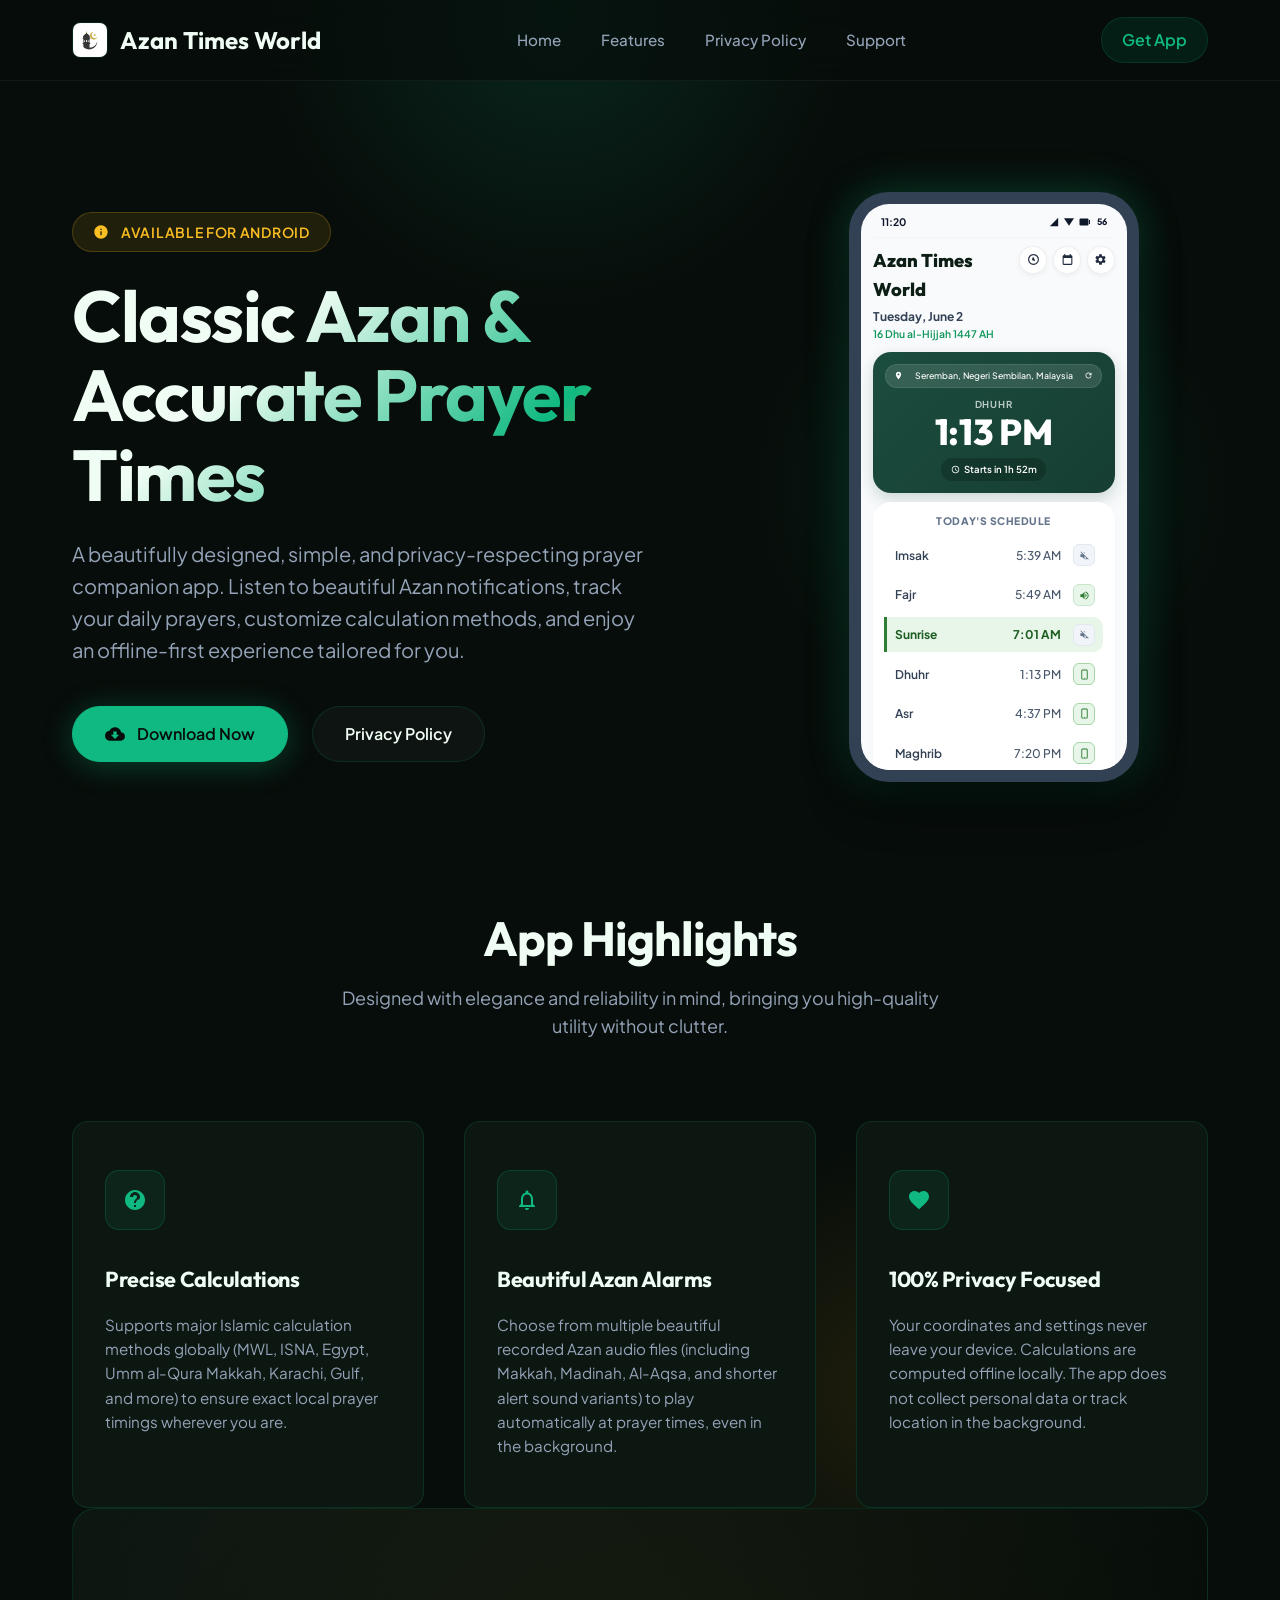
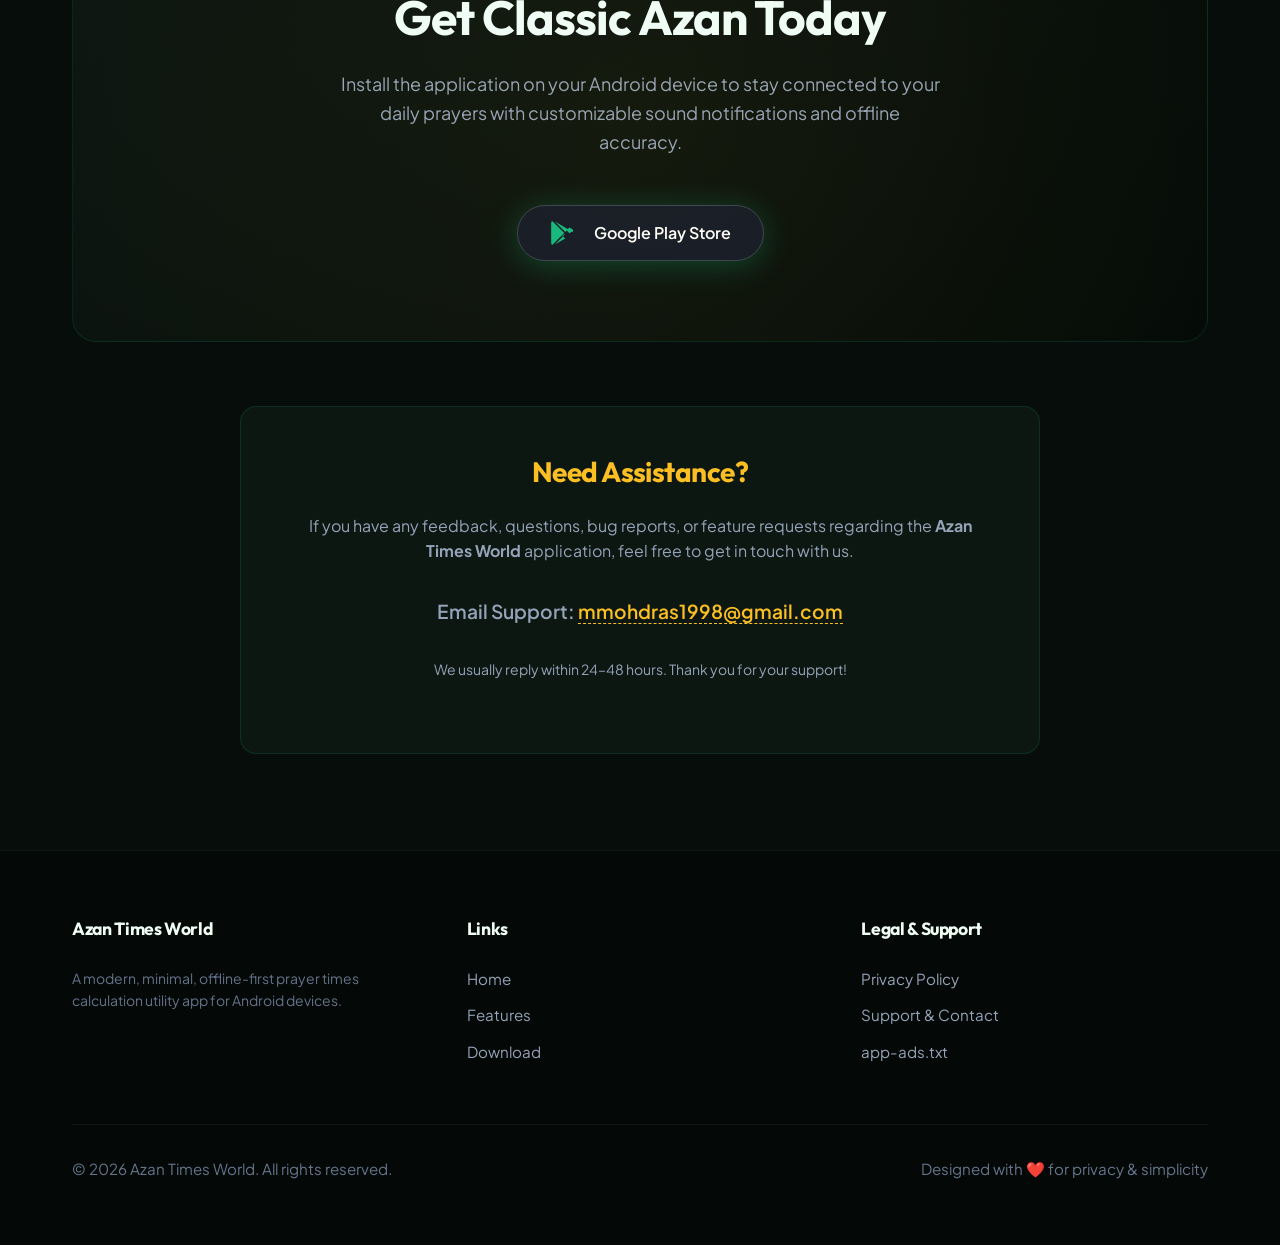
==== commit 16f767de: "Recreate simulated phone mockup in high-fidelity pure HTML and CSS matching the app screenshot" ====
--- a/index.html
+++ b/index.html
@@ -56,7 +56,161 @@
       <!-- Interactive Phone Mockup -->
       <div class="hero-mockup">
         <div class="phone-wrapper">
-          <img src="app-preview.jpg" alt="Azan Times World App Screenshot" class="app-screenshot">
+          <div class="phone-screen">
+            <!-- Simulated Android Status Bar -->
+            <div class="phone-status-bar">
+              <span>11:20</span>
+              <div class="status-icons">
+                <!-- Signal -->
+                <svg viewBox="0 0 24 24" width="10" height="10" fill="currentColor" style="vertical-align: middle;">
+                  <path d="M2 22h20V2z"/>
+                </svg>
+                <!-- Wifi -->
+                <svg viewBox="0 0 24 24" width="10" height="10" fill="currentColor" style="vertical-align: middle;">
+                  <path d="M12 21l-12-18h24z"/>
+                </svg>
+                <!-- Battery -->
+                <svg viewBox="0 0 24 24" width="12" height="12" fill="currentColor" style="vertical-align: middle;">
+                  <path d="M17 5H3a2 2 0 0 0-2 2v10a2 2 0 0 0 2 2h14a2 2 0 0 0 2-2V7a2 2 0 0 0-2-2zm3 3h2v8h-2V8z"/>
+                </svg>
+                <span style="font-size: 0.55rem; font-weight: 800; margin-left: 1px;">56</span>
+              </div>
+            </div>
+            
+            <!-- App Header -->
+            <div class="app-header-area">
+              <div class="app-header-left">
+                <div class="app-title">Azan Times World</div>
+                <div class="app-date-primary">Tuesday, June 2</div>
+                <div class="app-date-hijri">16 Dhu al-Hijjah 1447 AH</div>
+              </div>
+              <div class="app-header-right">
+                <!-- Compass / Qibla -->
+                <div class="circle-btn">
+                  <svg xmlns="http://www.w3.org/2000/svg" viewBox="0 0 24 24" width="13" height="13" fill="currentColor">
+                    <path d="M12 2C6.48 2 2 6.48 2 12s4.48 10 10 10 10-4.48 10-10S17.52 2 12 2zm0 18c-4.41 0-8-3.59-8-8s3.59-8 8-8 8 3.59 8 8-3.59 8-8 8zm-1-13l-2 6 6 2-2-6-2-2z"/>
+                  </svg>
+                </div>
+                <!-- Calendar -->
+                <div class="circle-btn">
+                  <svg xmlns="http://www.w3.org/2000/svg" viewBox="0 0 24 24" width="13" height="13" fill="currentColor">
+                    <path d="M19 4h-1V2h-2v2H8V2H6v2H5c-1.11 0-1.99.9-1.99 2L3 20c0 1.1.89 2 2 2h14c1.1 0 2-.9 2-2V6c0-1.1-.9-2-2-2zm0 16H5V9h14v11z"/>
+                  </svg>
+                </div>
+                <!-- Settings -->
+                <div class="circle-btn">
+                  <svg xmlns="http://www.w3.org/2000/svg" viewBox="0 0 24 24" width="13" height="13" fill="currentColor">
+                    <path d="M19.14 12.94c.04-.3.06-.61.06-.94 0-.32-.02-.64-.07-.94l2.03-1.58c.18-.14.23-.41.12-.61l-1.92-3.32c-.12-.22-.37-.29-.59-.22l-2.39.96c-.5-.38-1.03-.7-1.62-.94l-.36-2.54c-.04-.24-.24-.41-.48-.41h-3.84c-.24 0-.43.17-.47.41l-.36 2.54c-.59.24-1.13.57-1.62.94l-2.39-.96c-.22-.08-.47 0-.59.22L2.74 8.87c-.12.21-.08.47.12.61l2.03 1.58c-.05.3-.09.63-.09.94s.02.64.07.94l-2.03 1.58c-.18.14-.23.41-.12.61l1.92 3.32c.12.22.37.29.59.22l2.39-.96c.5.38 1.03.7 1.62.94l.36 2.54c.05.24.24.41.48.41h3.84c.24 0 .44-.17.47-.41l.36-2.54c.59-.24 1.13-.56 1.62-.94l2.39.96c.22.08.47 0 .59-.22l1.92-3.32c.12-.22.07-.47-.12-.61l-2.01-1.58zM12 15.6c-1.98 0-3.6-1.62-3.6-3.6s1.62-3.6 3.6-3.6 3.6 1.62 3.6 3.6-1.62 3.6-3.6 3.6z"/>
+                  </svg>
+                </div>
+              </div>
+            </div>
+            
+            <!-- Active Prayer Forest Green Card -->
+            <div class="active-prayer-card">
+              <div class="location-pill">
+                <!-- Map Pin Icon -->
+                <svg xmlns="http://www.w3.org/2000/svg" viewBox="0 0 24 24" width="9" height="9" fill="currentColor">
+                  <path d="M12 2C8.13 2 5 5.13 5 9c0 5.25 7 13 7 13s7-7.75 7-13c0-3.87-3.13-7-7-7zm0 9.5c-1.38 0-2.5-1.12-2.5-2.5s1.12-2.5 2.5-2.5 2.5 1.12 2.5 2.5-1.12 2.5-2.5 2.5z"/>
+                </svg>
+                <span class="location-text">Seremban, Negeri Sembilan, Malaysia</span>
+                <!-- Sync/Refresh Icon -->
+                <svg xmlns="http://www.w3.org/2000/svg" viewBox="0 0 24 24" width="9" height="9" fill="currentColor">
+                  <path d="M17.65 6.35C16.2 4.9 14.21 4 12 4c-4.42 0-7.99 3.58-7.99 8s3.57 8 7.99 8c3.73 0 6.84-2.55 7.73-6h-2.08c-.82 2.33-3.04 4-5.65 4-3.31 0-6-2.69-6-6s2.69-6 6-6c1.66 0 3.14.69 4.22 1.78L13 11h7V4l-2.35 2.35z"/>
+                </svg>
+              </div>
+              <div class="prayer-label">Dhuhr</div>
+              <div class="prayer-time-value">1:13 PM</div>
+              <div class="countdown-pill">
+                <!-- Clock Icon -->
+                <svg xmlns="http://www.w3.org/2000/svg" viewBox="0 0 24 24" width="9" height="9" fill="currentColor">
+                  <path d="M11.99 2C6.47 2 2 6.48 2 12s4.47 10 9.99 10C17.52 22 22 17.52 22 12S17.52 2 11.99 2zM12 20c-4.42 0-8-3.58-8-8s3.58-8 8-8 8 3.58 8 8-3.58 8-8 8zm.5-13H11v6l5.25 3.15.75-1.23-4.5-2.67z"/>
+                </svg>
+                <span>Starts in 1h 52m</span>
+              </div>
+            </div>
+            
+            <!-- Today's Schedule Card -->
+            <div class="schedule-card">
+              <div class="schedule-title">TODAY'S SCHEDULE</div>
+              <div class="schedule-rows">
+                <!-- Imsak -->
+                <div class="schedule-row">
+                  <span class="p-name">Imsak</span>
+                  <span class="p-time">5:39 AM</span>
+                  <div class="status-icon-btn mute">
+                    <!-- Speaker Mute SVG -->
+                    <svg viewBox="0 0 24 24" width="11" height="11" fill="currentColor">
+                      <path d="M4.27 3L3 4.27 7.73 9H3v6h4l5 5v-6.73l4.25 4.25c-.67.52-1.42.93-2.25 1.18v2.03c1.38-.31 2.63-.95 3.69-1.81L19.73 21 21 19.73l-9-9L4.27 3zM12 4L9.91 6.09 12 8.18V4z"/>
+                    </svg>
+                  </div>
+                </div>
+                <!-- Fajr -->
+                <div class="schedule-row">
+                  <span class="p-name">Fajr</span>
+                  <span class="p-time">5:49 AM</span>
+                  <div class="status-icon-btn sound">
+                    <!-- Speaker Sound SVG -->
+                    <svg viewBox="0 0 24 24" width="11" height="11" fill="currentColor">
+                      <path d="M3 9v6h4l5 5V4L7 9H3zm13.5 3c0-1.77-1.02-3.29-2.5-4.03v8.05c1.48-.73 2.5-2.25 2.5-4.02zM14 3.23v2.06c2.89.86 5 3.54 5 6.71s-2.11 5.85-5 6.71v2.06c4.01-.91 7-4.49 7-8.77s-2.99-7.86-7-8.77z"/>
+                    </svg>
+                  </div>
+                </div>
+                <!-- Sunrise (Active Highlighted) -->
+                <div class="schedule-row active">
+                  <span class="p-name">Sunrise</span>
+                  <span class="p-time">7:01 AM</span>
+                  <div class="status-icon-btn mute">
+                    <svg viewBox="0 0 24 24" width="11" height="11" fill="currentColor">
+                      <path d="M4.27 3L3 4.27 7.73 9H3v6h4l5 5v-6.73l4.25 4.25c-.67.52-1.42.93-2.25 1.18v2.03c1.38-.31 2.63-.95 3.69-1.81L19.73 21 21 19.73l-9-9L4.27 3zM12 4L9.91 6.09 12 8.18V4z"/>
+                    </svg>
+                  </div>
+                </div>
+                <!-- Dhuhr -->
+                <div class="schedule-row">
+                  <span class="p-name">Dhuhr</span>
+                  <span class="p-time">1:13 PM</span>
+                  <div class="status-icon-btn vibrate">
+                    <!-- Phone Vibrate SVG -->
+                    <svg viewBox="0 0 24 24" width="11" height="11" fill="currentColor">
+                      <path d="M16 1H8C6.34 1 5 2.34 5 4v16c0 1.66 1.34 3 3 3h8c1.66 0 3-1.34 3-3V4c0-1.66-1.34-3-3-3zm1 19c0 .55-.45 1-1 1H8c-.55 0-1-.45-1-1V4c0-.55.45-1 1-1h8c.55 0 1 .45 1 1v16zm-5 1c-.55 0-1-.45-1-1s.45-1 1-1 1 .45 1 1-.45 1-1 1z"/>
+                    </svg>
+                  </div>
+                </div>
+                <!-- Asr -->
+                <div class="schedule-row">
+                  <span class="p-name">Asr</span>
+                  <span class="p-time">4:37 PM</span>
+                  <div class="status-icon-btn vibrate">
+                    <svg viewBox="0 0 24 24" width="11" height="11" fill="currentColor">
+                      <path d="M16 1H8C6.34 1 5 2.34 5 4v16c0 1.66 1.34 3 3 3h8c1.66 0 3-1.34 3-3V4c0-1.66-1.34-3-3-3zm1 19c0 .55-.45 1-1 1H8c-.55 0-1-.45-1-1V4c0-.55.45-1 1-1h8c.55 0 1 .45 1 1v16zm-5 1c-.55 0-1-.45-1-1s.45-1 1-1 1 .45 1 1-.45 1-1 1z"/>
+                    </svg>
+                  </div>
+                </div>
+                <!-- Maghrib -->
+                <div class="schedule-row">
+                  <span class="p-name">Maghrib</span>
+                  <span class="p-time">7:20 PM</span>
+                  <div class="status-icon-btn vibrate">
+                    <svg viewBox="0 0 24 24" width="11" height="11" fill="currentColor">
+                      <path d="M16 1H8C6.34 1 5 2.34 5 4v16c0 1.66 1.34 3 3 3h8c1.66 0 3-1.34 3-3V4c0-1.66-1.34-3-3-3zm1 19c0 .55-.45 1-1 1H8c-.55 0-1-.45-1-1V4c0-.55.45-1 1-1h8c.55 0 1 .45 1 1v16zm-5 1c-.55 0-1-.45-1-1s.45-1 1-1 1 .45 1 1-.45 1-1 1z"/>
+                    </svg>
+                  </div>
+                </div>
+                <!-- Isha -->
+                <div class="schedule-row">
+                  <span class="p-name">Isha</span>
+                  <span class="p-time">8:34 PM</span>
+                  <div class="status-icon-btn vibrate">
+                    <svg viewBox="0 0 24 24" width="11" height="11" fill="currentColor">
+                      <path d="M16 1H8C6.34 1 5 2.34 5 4v16c0 1.66 1.34 3 3 3h8c1.66 0 3-1.34 3-3V4c0-1.66-1.34-3-3-3zm1 19c0 .55-.45 1-1 1H8c-.55 0-1-.45-1-1V4c0-.55.45-1 1-1h8c.55 0 1 .45 1 1v16zm-5 1c-.55 0-1-.45-1-1s.45-1 1-1 1 .45 1 1-.45 1-1 1z"/>
+                    </svg>
+                  </div>
+                </div>
+              </div>
+            </div>
+            
+          </div>
         </div>
         <div class="phone-decorations"></div>
       </div>
--- a/styles.css
+++ b/styles.css
@@ -318,8 +318,8 @@
 
 .phone-wrapper {
   position: relative;
-  width: 280px;
-  height: 570px;
+  width: 290px;
+  height: 590px;
   background: #0f172a;
   border: 12px solid #334155;
   border-radius: 40px;
@@ -328,11 +328,248 @@
   overflow: hidden;
 }
 
-.app-screenshot {
+/* High Fidelity Simulated App UI inside Phone */
+.phone-screen {
   width: 100%;
   height: 100%;
-  object-fit: cover;
-  display: block;
+  background-color: #f8fafc;
+  display: flex;
+  flex-direction: column;
+  padding: 0.6rem 0.75rem 0.75rem;
+  color: #1e293b;
+  font-family: var(--font-body);
+  position: relative;
+  overflow: hidden;
+}
+
+/* Status Bar simulator */
+.phone-status-bar {
+  display: flex;
+  justify-content: space-between;
+  align-items: center;
+  font-size: 0.65rem;
+  font-weight: 700;
+  color: #0f172a;
+  padding: 0 0.5rem 0.4rem;
+  border-bottom: 1px solid rgba(0, 0, 0, 0.02);
+}
+
+.status-icons {
+  display: flex;
+  align-items: center;
+  gap: 0.3rem;
+}
+
+/* Header Area */
+.app-header-area {
+  display: flex;
+  justify-content: space-between;
+  align-items: flex-start;
+  margin-top: 0.5rem;
+  margin-bottom: 0.6rem;
+}
+
+.app-title {
+  font-family: var(--font-heading);
+  font-size: 1.15rem;
+  font-weight: 800;
+  color: #0d1e15;
+}
+
+.app-date-primary {
+  font-size: 0.75rem;
+  font-weight: 700;
+  color: #334155;
+  margin-top: 0.15rem;
+}
+
+.app-date-hijri {
+  font-size: 0.65rem;
+  font-weight: 600;
+  color: #0f9659;
+}
+
+.app-header-right {
+  display: flex;
+  gap: 0.35rem;
+}
+
+.circle-btn {
+  width: 28px;
+  height: 28px;
+  border-radius: 50%;
+  background: #ffffff;
+  border: 1px solid rgba(0,0,0,0.06);
+  box-shadow: 0 2px 5px rgba(0, 0, 0, 0.05);
+  display: flex;
+  justify-content: center;
+  align-items: center;
+  color: #1e293b;
+  cursor: pointer;
+}
+
+/* forest Green Card styling matching app */
+.active-prayer-card {
+  background: #1b4d3e; /* App custom forest green */
+  background: linear-gradient(135deg, #1b4d3e 0%, #163e32 100%);
+  border-radius: 18px;
+  padding: 0.7rem 0.8rem;
+  color: #ffffff;
+  display: flex;
+  flex-direction: column;
+  align-items: center;
+  box-shadow: 0 6px 15px rgba(27, 77, 62, 0.2);
+  margin-bottom: 0.6rem;
+}
+
+.location-pill {
+  background: rgba(255, 255, 255, 0.12);
+  border: 1px solid rgba(255, 255, 255, 0.1);
+  border-radius: 30px;
+  padding: 0.25rem 0.5rem;
+  font-size: 0.55rem;
+  font-weight: 500;
+  width: 100%;
+  display: flex;
+  align-items: center;
+  justify-content: space-between;
+}
+
+.location-text {
+  flex-grow: 1;
+  text-align: center;
+  white-space: nowrap;
+  overflow: hidden;
+  text-overflow: ellipsis;
+  padding: 0 4px;
+}
+
+.prayer-label {
+  font-size: 0.6rem;
+  font-weight: 700;
+  letter-spacing: 0.08em;
+  color: rgba(255, 255, 255, 0.7);
+  margin-top: 0.6rem;
+  text-transform: uppercase;
+}
+
+.prayer-time-value {
+  font-family: var(--font-heading);
+  font-size: 2.25rem;
+  font-weight: 800;
+  line-height: 1;
+  margin: 0.1rem 0 0.5rem;
+  letter-spacing: -0.01em;
+}
+
+.countdown-pill {
+  background: rgba(0, 0, 0, 0.2);
+  border-radius: 30px;
+  padding: 0.25rem 0.6rem;
+  font-size: 0.6rem;
+  font-weight: 600;
+  display: flex;
+  align-items: center;
+  gap: 0.25rem;
+}
+
+/* Today Schedule List container */
+.schedule-card {
+  background: #ffffff;
+  border-radius: 18px;
+  padding: 0.7rem;
+  box-shadow: 0 2px 10px rgba(0,0,0,0.02);
+  flex-grow: 1;
+  display: flex;
+  flex-direction: column;
+}
+
+.schedule-title {
+  font-size: 0.65rem;
+  font-weight: 800;
+  letter-spacing: 0.05em;
+  color: #64748b;
+  text-align: center;
+  margin-bottom: 0.5rem;
+}
+
+.schedule-rows {
+  display: flex;
+  flex-direction: column;
+  gap: 0.3rem;
+}
+
+.schedule-row {
+  display: flex;
+  align-items: center;
+  padding: 0.4rem 0.5rem;
+  border-radius: 10px;
+  border-left: 3px solid transparent;
+  transition: var(--transition);
+}
+
+/* Active Highlighted Row (Sunrise) */
+.schedule-row.active {
+  background: #e8f5e9;
+  border-left-color: #2e7d32;
+  border-top-left-radius: 0;
+  border-bottom-left-radius: 0;
+}
+
+.schedule-row.active .p-name {
+  color: #1b5e20;
+  font-weight: 700;
+}
+
+.schedule-row.active .p-time {
+  color: #1b5e20;
+  font-weight: 700;
+}
+
+.p-name {
+  font-size: 0.75rem;
+  font-weight: 600;
+  color: #334155;
+  width: 70px;
+}
+
+.p-time {
+  font-size: 0.75rem;
+  font-weight: 500;
+  color: #475569;
+  flex-grow: 1;
+  text-align: right;
+  margin-right: 0.75rem;
+}
+
+/* Circular Button states on right of list */
+.status-icon-btn {
+  width: 22px;
+  height: 22px;
+  border-radius: 6px;
+  border: 1px solid;
+  display: flex;
+  justify-content: center;
+  align-items: center;
+  cursor: pointer;
+}
+
+.status-icon-btn.mute {
+  background: #f1f5f9;
+  border-color: #e2e8f0;
+  color: #64748b;
+}
+
+.status-icon-btn.sound {
+  background: #e8f5e9;
+  border-color: #c8e6c9;
+  color: #2e7d32;
+}
+
+.status-icon-btn.vibrate {
+  background: #e8f5e9;
+  border-color: #a5d6a7;
+  color: #2e7d32;
 }
 
 .phone-decorations {
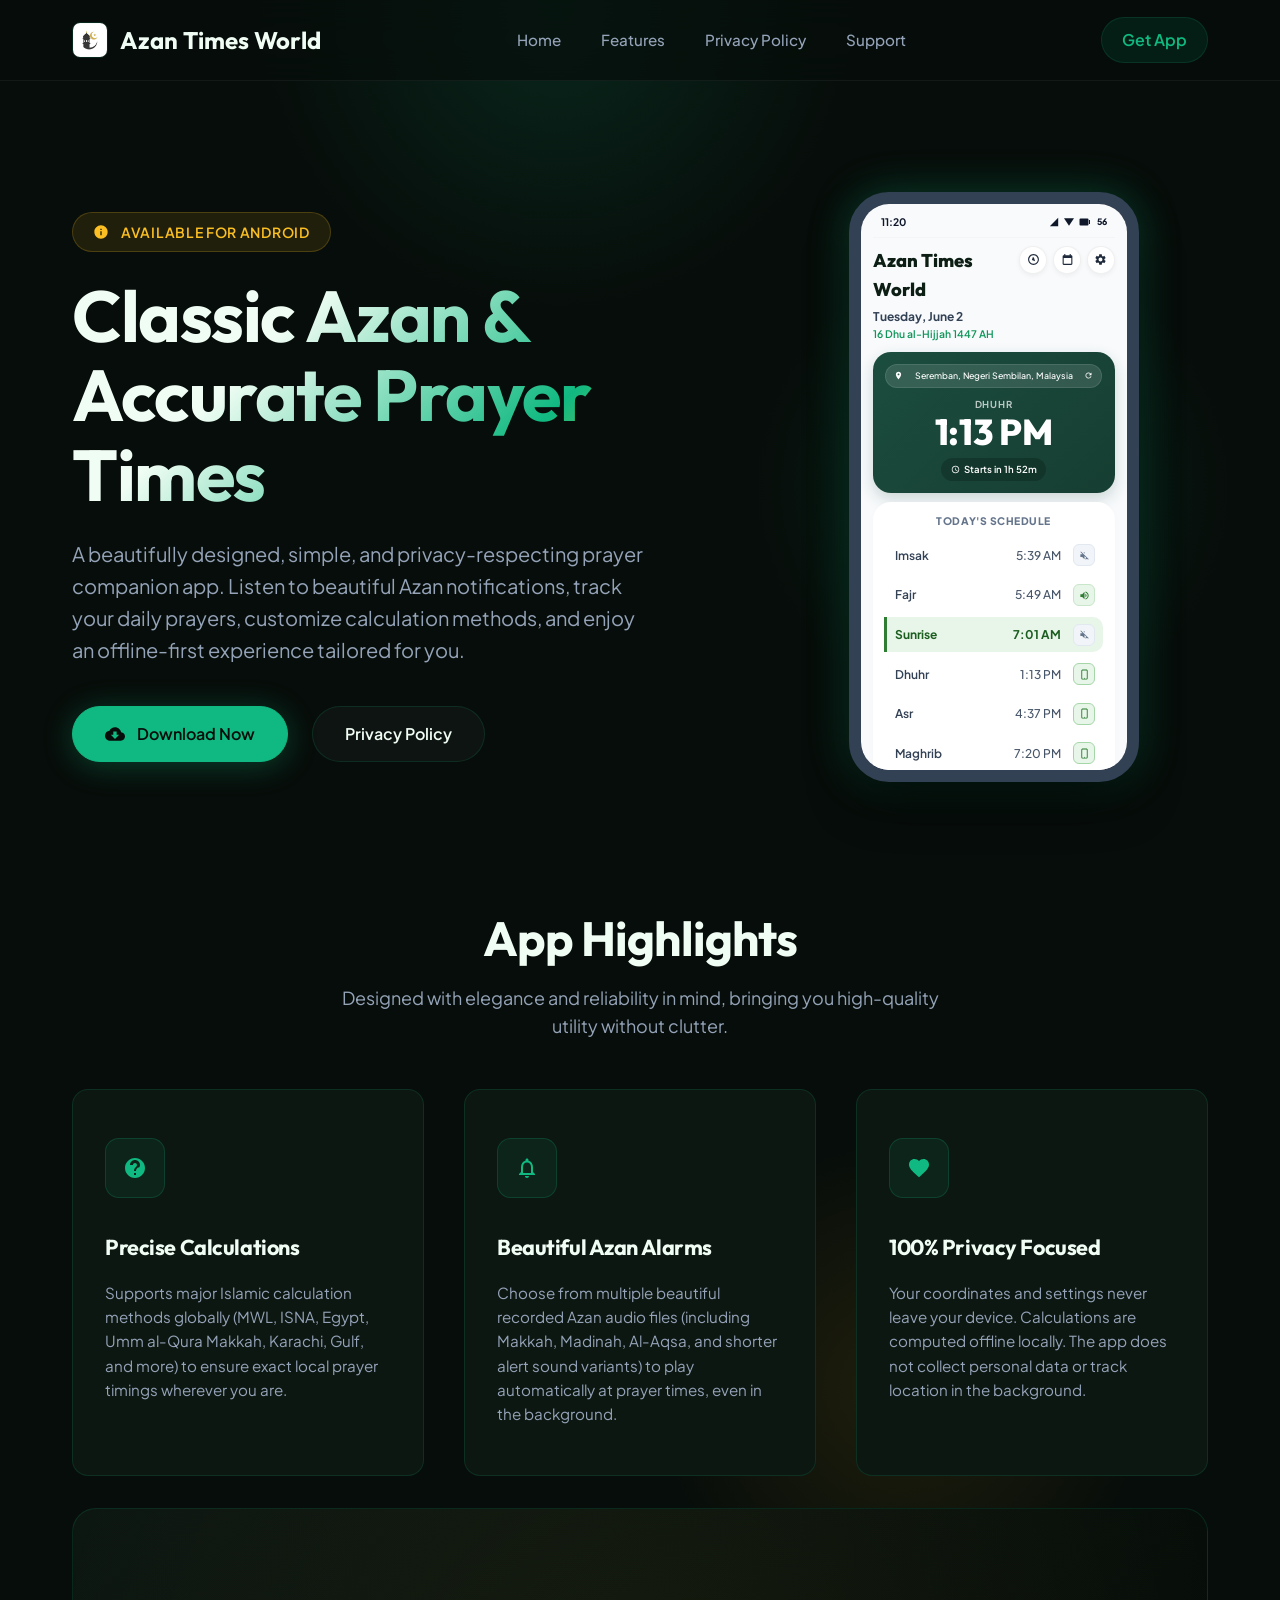
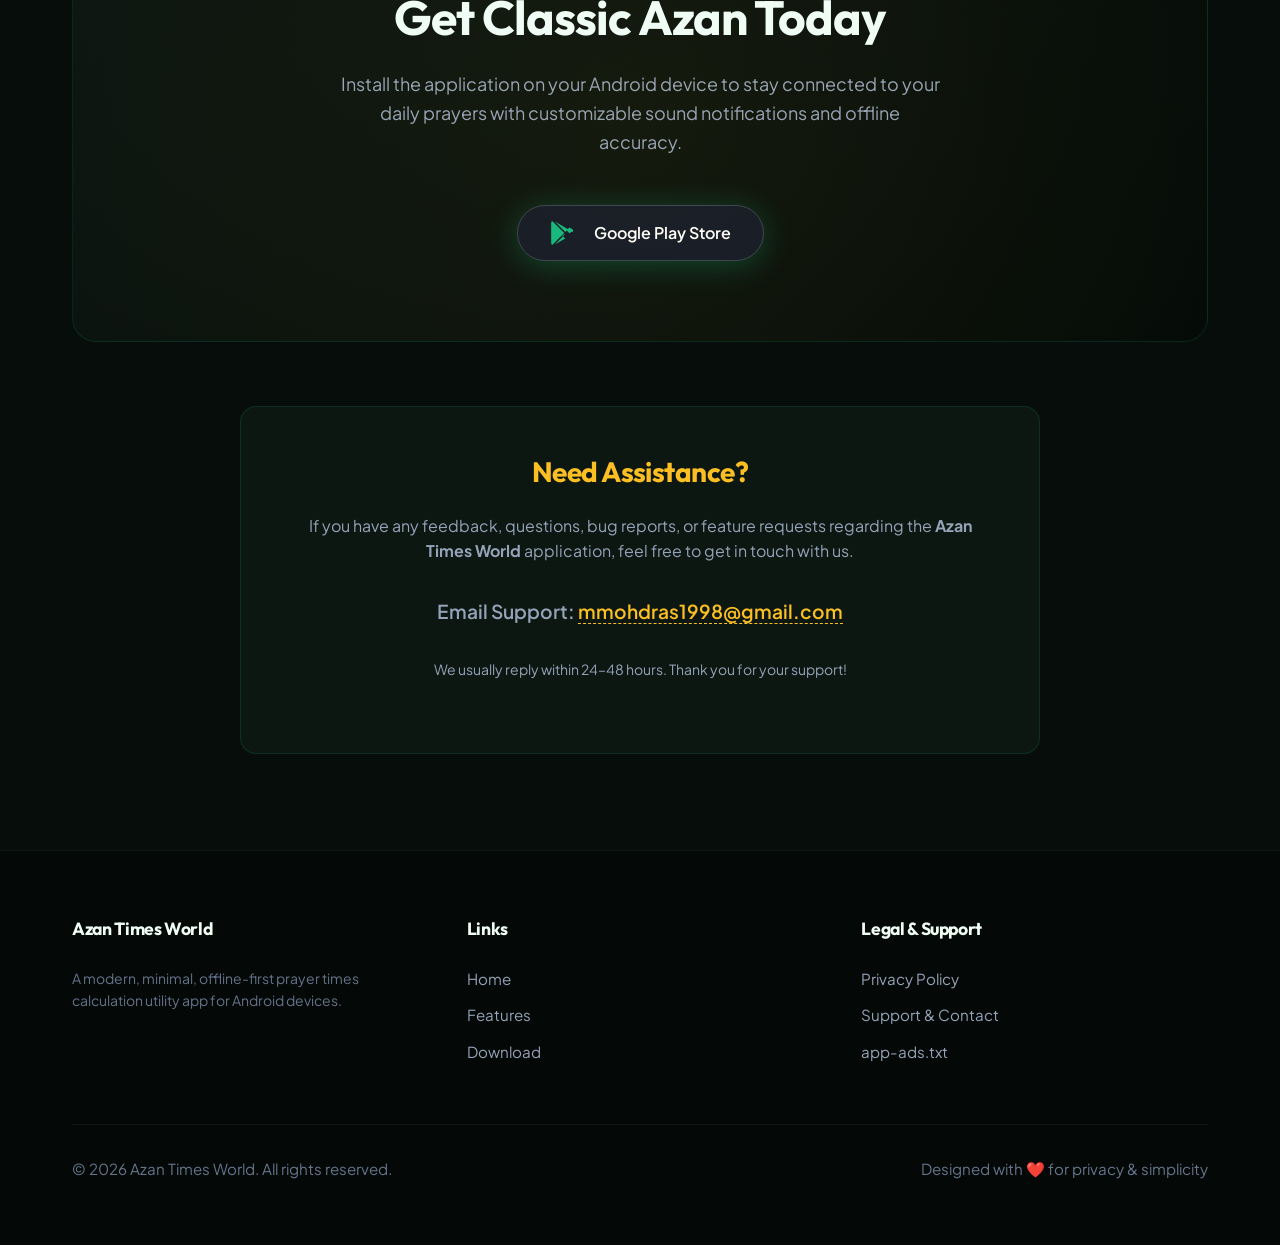
==== commit 6c7a7a3c: "Apply custom layout formatting and small UI margin adjustments" ====
--- a/index.html
+++ b/index.html
@@ -1,326 +1,553 @@
-<!DOCTYPE html>
+<!doctype html>
 <html lang="en">
-<head>
-  <meta charset="UTF-8">
-  <meta name="viewport" content="width=device-width, initial-scale=1.0">
-  <meta name="description" content="Official website of Azan Times World - A private, precise, and beautiful Islamic prayer companion app for Android featuring customizable Azan sounds and offline calculations.">
-  <title>Azan Times World - Simple & Accurate Prayer Times</title>
-  <link rel="stylesheet" href="styles.css">
-  <!-- Favicon -->
-  <link rel="icon" type="image/jpeg" href="logo.jpg">
-</head>
-<body id="home">
-
-  <!-- Navigation Bar -->
-  <nav class="navbar">
-    <div class="navbar-container container">
-      <a href="#home" class="logo">
-        <img src="logo.jpg" alt="Azan Times World Logo" class="logo-img">
-        <span>Azan Times World</span>
-      </a>
-      <ul class="nav-links">
-        <li><a href="#home">Home</a></li>
-        <li><a href="#features">Features</a></li>
-        <li><a href="privacy-policy.html">Privacy Policy</a></li>
-        <li><a href="#support">Support</a></li>
-      </ul>
-      <a href="#download" class="nav-btn">Get App</a>
-    </div>
-  </nav>
-
-  <!-- Hero Section -->
-  <header class="hero">
-    <div class="container hero-grid">
-      <div class="hero-content">
-        <div class="badge">
-          <svg xmlns="http://www.w3.org/2000/svg" viewBox="0 0 24 24" width="16" height="16" fill="currentColor" style="vertical-align: middle; margin-right: 4px;">
-            <path d="M12 2C6.48 2 2 6.48 2 12s4.48 10 10 10 10-4.48 10-10S17.52 2 12 2zm1 15h-2v-6h2v6zm0-8h-2V7h2v2z"/>
-          </svg>
-          Available for Android
-        </div>
-        <h1 class="gradient-text">Classic Azan & Accurate Prayer Times</h1>
-        <p class="hero-desc">
-          A beautifully designed, simple, and privacy-respecting prayer companion app. Listen to beautiful Azan notifications, track your daily prayers, customize calculation methods, and enjoy an offline-first experience tailored for you.
-        </p>
-        <div class="hero-actions">
-          <a href="#download" class="btn btn-primary">
-            <svg xmlns="http://www.w3.org/2000/svg" viewBox="0 0 24 24" width="20" height="20" fill="currentColor">
-              <path d="M19.35 10.04C18.67 6.59 15.64 4 12 4 9.11 4 6.6 5.64 5.35 8.04 2.34 8.36 0 10.91 0 14c0 3.31 2.69 6 6 6h13c2.76 0 5-2.24 5-5 0-2.64-2.05-4.78-4.65-4.96zM17 13l-5 5-5-5h3V9h4v4h3z"/>
+  <head>
+    <meta charset="UTF-8" />
+    <meta name="viewport" content="width=device-width, initial-scale=1.0" />
+    <meta
+      name="description"
+      content="Official website of Azan Times World - A private, precise, and beautiful Islamic prayer companion app for Android featuring customizable Azan sounds and offline calculations."
+    />
+    <title>Azan Times World - Simple & Accurate Prayer Times</title>
+    <link rel="stylesheet" href="styles.css" />
+    <!-- Favicon -->
+    <link rel="icon" type="image/jpeg" href="logo.jpg" />
+  </head>
+  <body id="home">
+    <!-- Navigation Bar -->
+    <nav class="navbar">
+      <div class="navbar-container container">
+        <a href="#home" class="logo">
+          <img src="logo.jpg" alt="Azan Times World Logo" class="logo-img" />
+          <span>Azan Times World</span>
+        </a>
+        <ul class="nav-links">
+          <li><a href="#home">Home</a></li>
+          <li><a href="#features">Features</a></li>
+          <li><a href="privacy-policy.html">Privacy Policy</a></li>
+          <li><a href="#support">Support</a></li>
+        </ul>
+        <a href="#download" class="nav-btn">Get App</a>
+      </div>
+    </nav>
+
+    <!-- Hero Section -->
+    <header class="hero">
+      <div class="container hero-grid">
+        <div class="hero-content">
+          <div class="badge">
+            <svg
+              xmlns="http://www.w3.org/2000/svg"
+              viewBox="0 0 24 24"
+              width="16"
+              height="16"
+              fill="currentColor"
+              style="vertical-align: middle; margin-right: 4px"
+            >
+              <path
+                d="M12 2C6.48 2 2 6.48 2 12s4.48 10 10 10 10-4.48 10-10S17.52 2 12 2zm1 15h-2v-6h2v6zm0-8h-2V7h2v2z"
+              />
             </svg>
-            Download Now
-          </a>
-          <a href="privacy-policy.html" class="btn btn-secondary">Privacy Policy</a>
-        </div>
-      </div>
-      
-      <!-- Interactive Phone Mockup -->
-      <div class="hero-mockup">
-        <div class="phone-wrapper">
-          <div class="phone-screen">
-            <!-- Simulated Android Status Bar -->
-            <div class="phone-status-bar">
-              <span>11:20</span>
-              <div class="status-icons">
-                <!-- Signal -->
-                <svg viewBox="0 0 24 24" width="10" height="10" fill="currentColor" style="vertical-align: middle;">
-                  <path d="M2 22h20V2z"/>
-                </svg>
-                <!-- Wifi -->
-                <svg viewBox="0 0 24 24" width="10" height="10" fill="currentColor" style="vertical-align: middle;">
-                  <path d="M12 21l-12-18h24z"/>
-                </svg>
-                <!-- Battery -->
-                <svg viewBox="0 0 24 24" width="12" height="12" fill="currentColor" style="vertical-align: middle;">
-                  <path d="M17 5H3a2 2 0 0 0-2 2v10a2 2 0 0 0 2 2h14a2 2 0 0 0 2-2V7a2 2 0 0 0-2-2zm3 3h2v8h-2V8z"/>
-                </svg>
-                <span style="font-size: 0.55rem; font-weight: 800; margin-left: 1px;">56</span>
+            Available for Android
+          </div>
+          <h1 class="gradient-text">Classic Azan & Accurate Prayer Times</h1>
+          <p class="hero-desc">
+            A beautifully designed, simple, and privacy-respecting prayer
+            companion app. Listen to beautiful Azan notifications, track your
+            daily prayers, customize calculation methods, and enjoy an
+            offline-first experience tailored for you.
+          </p>
+          <div class="hero-actions">
+            <a href="#download" class="btn btn-primary">
+              <svg
+                xmlns="http://www.w3.org/2000/svg"
+                viewBox="0 0 24 24"
+                width="20"
+                height="20"
+                fill="currentColor"
+              >
+                <path
+                  d="M19.35 10.04C18.67 6.59 15.64 4 12 4 9.11 4 6.6 5.64 5.35 8.04 2.34 8.36 0 10.91 0 14c0 3.31 2.69 6 6 6h13c2.76 0 5-2.24 5-5 0-2.64-2.05-4.78-4.65-4.96zM17 13l-5 5-5-5h3V9h4v4h3z"
+                />
+              </svg>
+              Download Now
+            </a>
+            <a href="privacy-policy.html" class="btn btn-secondary"
+              >Privacy Policy</a
+            >
+          </div>
+        </div>
+
+        <!-- Interactive Phone Mockup -->
+        <div class="hero-mockup">
+          <div class="phone-wrapper">
+            <div class="phone-screen">
+              <!-- Simulated Android Status Bar -->
+              <div class="phone-status-bar">
+                <span>11:20</span>
+                <div class="status-icons">
+                  <!-- Signal -->
+                  <svg
+                    viewBox="0 0 24 24"
+                    width="10"
+                    height="10"
+                    fill="currentColor"
+                    style="vertical-align: middle"
+                  >
+                    <path d="M2 22h20V2z" />
+                  </svg>
+                  <!-- Wifi -->
+                  <svg
+                    viewBox="0 0 24 24"
+                    width="10"
+                    height="10"
+                    fill="currentColor"
+                    style="vertical-align: middle"
+                  >
+                    <path d="M12 21l-12-18h24z" />
+                  </svg>
+                  <!-- Battery -->
+                  <svg
+                    viewBox="0 0 24 24"
+                    width="12"
+                    height="12"
+                    fill="currentColor"
+                    style="vertical-align: middle"
+                  >
+                    <path
+                      d="M17 5H3a2 2 0 0 0-2 2v10a2 2 0 0 0 2 2h14a2 2 0 0 0 2-2V7a2 2 0 0 0-2-2zm3 3h2v8h-2V8z"
+                    />
+                  </svg>
+                  <span
+                    style="
+                      font-size: 0.55rem;
+                      font-weight: 800;
+                      margin-left: 1px;
+                    "
+                    >56</span
+                  >
+                </div>
               </div>
-            </div>
-            
-            <!-- App Header -->
-            <div class="app-header-area">
-              <div class="app-header-left">
-                <div class="app-title">Azan Times World</div>
-                <div class="app-date-primary">Tuesday, June 2</div>
-                <div class="app-date-hijri">16 Dhu al-Hijjah 1447 AH</div>
+
+              <!-- App Header -->
+              <div class="app-header-area">
+                <div class="app-header-left">
+                  <div class="app-title">Azan Times World</div>
+                  <div class="app-date-primary">Tuesday, June 2</div>
+                  <div class="app-date-hijri">16 Dhu al-Hijjah 1447 AH</div>
+                </div>
+                <div class="app-header-right">
+                  <!-- Compass / Qibla -->
+                  <div class="circle-btn">
+                    <svg
+                      xmlns="http://www.w3.org/2000/svg"
+                      viewBox="0 0 24 24"
+                      width="13"
+                      height="13"
+                      fill="currentColor"
+                    >
+                      <path
+                        d="M12 2C6.48 2 2 6.48 2 12s4.48 10 10 10 10-4.48 10-10S17.52 2 12 2zm0 18c-4.41 0-8-3.59-8-8s3.59-8 8-8 8 3.59 8 8-3.59 8-8 8zm-1-13l-2 6 6 2-2-6-2-2z"
+                      />
+                    </svg>
+                  </div>
+                  <!-- Calendar -->
+                  <div class="circle-btn">
+                    <svg
+                      xmlns="http://www.w3.org/2000/svg"
+                      viewBox="0 0 24 24"
+                      width="13"
+                      height="13"
+                      fill="currentColor"
+                    >
+                      <path
+                        d="M19 4h-1V2h-2v2H8V2H6v2H5c-1.11 0-1.99.9-1.99 2L3 20c0 1.1.89 2 2 2h14c1.1 0 2-.9 2-2V6c0-1.1-.9-2-2-2zm0 16H5V9h14v11z"
+                      />
+                    </svg>
+                  </div>
+                  <!-- Settings -->
+                  <div class="circle-btn">
+                    <svg
+                      xmlns="http://www.w3.org/2000/svg"
+                      viewBox="0 0 24 24"
+                      width="13"
+                      height="13"
+                      fill="currentColor"
+                    >
+                      <path
+                        d="M19.14 12.94c.04-.3.06-.61.06-.94 0-.32-.02-.64-.07-.94l2.03-1.58c.18-.14.23-.41.12-.61l-1.92-3.32c-.12-.22-.37-.29-.59-.22l-2.39.96c-.5-.38-1.03-.7-1.62-.94l-.36-2.54c-.04-.24-.24-.41-.48-.41h-3.84c-.24 0-.43.17-.47.41l-.36 2.54c-.59.24-1.13.57-1.62.94l-2.39-.96c-.22-.08-.47 0-.59.22L2.74 8.87c-.12.21-.08.47.12.61l2.03 1.58c-.05.3-.09.63-.09.94s.02.64.07.94l-2.03 1.58c-.18.14-.23.41-.12.61l1.92 3.32c.12.22.37.29.59.22l2.39-.96c.5.38 1.03.7 1.62.94l.36 2.54c.05.24.24.41.48.41h3.84c.24 0 .44-.17.47-.41l.36-2.54c.59-.24 1.13-.56 1.62-.94l2.39.96c.22.08.47 0 .59-.22l1.92-3.32c.12-.22.07-.47-.12-.61l-2.01-1.58zM12 15.6c-1.98 0-3.6-1.62-3.6-3.6s1.62-3.6 3.6-3.6 3.6 1.62 3.6 3.6-1.62 3.6-3.6 3.6z"
+                      />
+                    </svg>
+                  </div>
+                </div>
               </div>
-              <div class="app-header-right">
-                <!-- Compass / Qibla -->
-                <div class="circle-btn">
-                  <svg xmlns="http://www.w3.org/2000/svg" viewBox="0 0 24 24" width="13" height="13" fill="currentColor">
-                    <path d="M12 2C6.48 2 2 6.48 2 12s4.48 10 10 10 10-4.48 10-10S17.52 2 12 2zm0 18c-4.41 0-8-3.59-8-8s3.59-8 8-8 8 3.59 8 8-3.59 8-8 8zm-1-13l-2 6 6 2-2-6-2-2z"/>
+
+              <!-- Active Prayer Forest Green Card -->
+              <div class="active-prayer-card">
+                <div class="location-pill">
+                  <!-- Map Pin Icon -->
+                  <svg
+                    xmlns="http://www.w3.org/2000/svg"
+                    viewBox="0 0 24 24"
+                    width="9"
+                    height="9"
+                    fill="currentColor"
+                  >
+                    <path
+                      d="M12 2C8.13 2 5 5.13 5 9c0 5.25 7 13 7 13s7-7.75 7-13c0-3.87-3.13-7-7-7zm0 9.5c-1.38 0-2.5-1.12-2.5-2.5s1.12-2.5 2.5-2.5 2.5 1.12 2.5 2.5-1.12 2.5-2.5 2.5z"
+                    />
+                  </svg>
+                  <span class="location-text"
+                    >Seremban, Negeri Sembilan, Malaysia</span
+                  >
+                  <!-- Sync/Refresh Icon -->
+                  <svg
+                    xmlns="http://www.w3.org/2000/svg"
+                    viewBox="0 0 24 24"
+                    width="9"
+                    height="9"
+                    fill="currentColor"
+                  >
+                    <path
+                      d="M17.65 6.35C16.2 4.9 14.21 4 12 4c-4.42 0-7.99 3.58-7.99 8s3.57 8 7.99 8c3.73 0 6.84-2.55 7.73-6h-2.08c-.82 2.33-3.04 4-5.65 4-3.31 0-6-2.69-6-6s2.69-6 6-6c1.66 0 3.14.69 4.22 1.78L13 11h7V4l-2.35 2.35z"
+                    />
                   </svg>
                 </div>
-                <!-- Calendar -->
-                <div class="circle-btn">
-                  <svg xmlns="http://www.w3.org/2000/svg" viewBox="0 0 24 24" width="13" height="13" fill="currentColor">
-                    <path d="M19 4h-1V2h-2v2H8V2H6v2H5c-1.11 0-1.99.9-1.99 2L3 20c0 1.1.89 2 2 2h14c1.1 0 2-.9 2-2V6c0-1.1-.9-2-2-2zm0 16H5V9h14v11z"/>
+                <div class="prayer-label">Dhuhr</div>
+                <div class="prayer-time-value">1:13 PM</div>
+                <div class="countdown-pill">
+                  <!-- Clock Icon -->
+                  <svg
+                    xmlns="http://www.w3.org/2000/svg"
+                    viewBox="0 0 24 24"
+                    width="9"
+                    height="9"
+                    fill="currentColor"
+                  >
+                    <path
+                      d="M11.99 2C6.47 2 2 6.48 2 12s4.47 10 9.99 10C17.52 22 22 17.52 22 12S17.52 2 11.99 2zM12 20c-4.42 0-8-3.58-8-8s3.58-8 8-8 8 3.58 8 8-3.58 8-8 8zm.5-13H11v6l5.25 3.15.75-1.23-4.5-2.67z"
+                    />
                   </svg>
+                  <span>Starts in 1h 52m</span>
                 </div>
-                <!-- Settings -->
-                <div class="circle-btn">
-                  <svg xmlns="http://www.w3.org/2000/svg" viewBox="0 0 24 24" width="13" height="13" fill="currentColor">
-                    <path d="M19.14 12.94c.04-.3.06-.61.06-.94 0-.32-.02-.64-.07-.94l2.03-1.58c.18-.14.23-.41.12-.61l-1.92-3.32c-.12-.22-.37-.29-.59-.22l-2.39.96c-.5-.38-1.03-.7-1.62-.94l-.36-2.54c-.04-.24-.24-.41-.48-.41h-3.84c-.24 0-.43.17-.47.41l-.36 2.54c-.59.24-1.13.57-1.62.94l-2.39-.96c-.22-.08-.47 0-.59.22L2.74 8.87c-.12.21-.08.47.12.61l2.03 1.58c-.05.3-.09.63-.09.94s.02.64.07.94l-2.03 1.58c-.18.14-.23.41-.12.61l1.92 3.32c.12.22.37.29.59.22l2.39-.96c.5.38 1.03.7 1.62.94l.36 2.54c.05.24.24.41.48.41h3.84c.24 0 .44-.17.47-.41l.36-2.54c.59-.24 1.13-.56 1.62-.94l2.39.96c.22.08.47 0 .59-.22l1.92-3.32c.12-.22.07-.47-.12-.61l-2.01-1.58zM12 15.6c-1.98 0-3.6-1.62-3.6-3.6s1.62-3.6 3.6-3.6 3.6 1.62 3.6 3.6-1.62 3.6-3.6 3.6z"/>
-                  </svg>
+              </div>
+
+              <!-- Today's Schedule Card -->
+              <div class="schedule-card">
+                <div class="schedule-title">TODAY'S SCHEDULE</div>
+                <div class="schedule-rows">
+                  <!-- Imsak -->
+                  <div class="schedule-row">
+                    <span class="p-name">Imsak</span>
+                    <span class="p-time">5:39 AM</span>
+                    <div class="status-icon-btn mute">
+                      <!-- Speaker Mute SVG -->
+                      <svg
+                        viewBox="0 0 24 24"
+                        width="11"
+                        height="11"
+                        fill="currentColor"
+                      >
+                        <path
+                          d="M4.27 3L3 4.27 7.73 9H3v6h4l5 5v-6.73l4.25 4.25c-.67.52-1.42.93-2.25 1.18v2.03c1.38-.31 2.63-.95 3.69-1.81L19.73 21 21 19.73l-9-9L4.27 3zM12 4L9.91 6.09 12 8.18V4z"
+                        />
+                      </svg>
+                    </div>
+                  </div>
+                  <!-- Fajr -->
+                  <div class="schedule-row">
+                    <span class="p-name">Fajr</span>
+                    <span class="p-time">5:49 AM</span>
+                    <div class="status-icon-btn sound">
+                      <!-- Speaker Sound SVG -->
+                      <svg
+                        viewBox="0 0 24 24"
+                        width="11"
+                        height="11"
+                        fill="currentColor"
+                      >
+                        <path
+                          d="M3 9v6h4l5 5V4L7 9H3zm13.5 3c0-1.77-1.02-3.29-2.5-4.03v8.05c1.48-.73 2.5-2.25 2.5-4.02zM14 3.23v2.06c2.89.86 5 3.54 5 6.71s-2.11 5.85-5 6.71v2.06c4.01-.91 7-4.49 7-8.77s-2.99-7.86-7-8.77z"
+                        />
+                      </svg>
+                    </div>
+                  </div>
+                  <!-- Sunrise (Active Highlighted) -->
+                  <div class="schedule-row active">
+                    <span class="p-name">Sunrise</span>
+                    <span class="p-time">7:01 AM</span>
+                    <div class="status-icon-btn mute">
+                      <svg
+                        viewBox="0 0 24 24"
+                        width="11"
+                        height="11"
+                        fill="currentColor"
+                      >
+                        <path
+                          d="M4.27 3L3 4.27 7.73 9H3v6h4l5 5v-6.73l4.25 4.25c-.67.52-1.42.93-2.25 1.18v2.03c1.38-.31 2.63-.95 3.69-1.81L19.73 21 21 19.73l-9-9L4.27 3zM12 4L9.91 6.09 12 8.18V4z"
+                        />
+                      </svg>
+                    </div>
+                  </div>
+                  <!-- Dhuhr -->
+                  <div class="schedule-row">
+                    <span class="p-name">Dhuhr</span>
+                    <span class="p-time">1:13 PM</span>
+                    <div class="status-icon-btn vibrate">
+                      <!-- Phone Vibrate SVG -->
+                      <svg
+                        viewBox="0 0 24 24"
+                        width="11"
+                        height="11"
+                        fill="currentColor"
+                      >
+                        <path
+                          d="M16 1H8C6.34 1 5 2.34 5 4v16c0 1.66 1.34 3 3 3h8c1.66 0 3-1.34 3-3V4c0-1.66-1.34-3-3-3zm1 19c0 .55-.45 1-1 1H8c-.55 0-1-.45-1-1V4c0-.55.45-1 1-1h8c.55 0 1 .45 1 1v16zm-5 1c-.55 0-1-.45-1-1s.45-1 1-1 1 .45 1 1-.45 1-1 1z"
+                        />
+                      </svg>
+                    </div>
+                  </div>
+                  <!-- Asr -->
+                  <div class="schedule-row">
+                    <span class="p-name">Asr</span>
+                    <span class="p-time">4:37 PM</span>
+                    <div class="status-icon-btn vibrate">
+                      <svg
+                        viewBox="0 0 24 24"
+                        width="11"
+                        height="11"
+                        fill="currentColor"
+                      >
+                        <path
+                          d="M16 1H8C6.34 1 5 2.34 5 4v16c0 1.66 1.34 3 3 3h8c1.66 0 3-1.34 3-3V4c0-1.66-1.34-3-3-3zm1 19c0 .55-.45 1-1 1H8c-.55 0-1-.45-1-1V4c0-.55.45-1 1-1h8c.55 0 1 .45 1 1v16zm-5 1c-.55 0-1-.45-1-1s.45-1 1-1 1 .45 1 1-.45 1-1 1z"
+                        />
+                      </svg>
+                    </div>
+                  </div>
+                  <!-- Maghrib -->
+                  <div class="schedule-row">
+                    <span class="p-name">Maghrib</span>
+                    <span class="p-time">7:20 PM</span>
+                    <div class="status-icon-btn vibrate">
+                      <svg
+                        viewBox="0 0 24 24"
+                        width="11"
+                        height="11"
+                        fill="currentColor"
+                      >
+                        <path
+                          d="M16 1H8C6.34 1 5 2.34 5 4v16c0 1.66 1.34 3 3 3h8c1.66 0 3-1.34 3-3V4c0-1.66-1.34-3-3-3zm1 19c0 .55-.45 1-1 1H8c-.55 0-1-.45-1-1V4c0-.55.45-1 1-1h8c.55 0 1 .45 1 1v16zm-5 1c-.55 0-1-.45-1-1s.45-1 1-1 1 .45 1 1-.45 1-1 1z"
+                        />
+                      </svg>
+                    </div>
+                  </div>
+                  <!-- Isha -->
+                  <div class="schedule-row">
+                    <span class="p-name">Isha</span>
+                    <span class="p-time">8:34 PM</span>
+                    <div class="status-icon-btn vibrate">
+                      <svg
+                        viewBox="0 0 24 24"
+                        width="11"
+                        height="11"
+                        fill="currentColor"
+                      >
+                        <path
+                          d="M16 1H8C6.34 1 5 2.34 5 4v16c0 1.66 1.34 3 3 3h8c1.66 0 3-1.34 3-3V4c0-1.66-1.34-3-3-3zm1 19c0 .55-.45 1-1 1H8c-.55 0-1-.45-1-1V4c0-.55.45-1 1-1h8c.55 0 1 .45 1 1v16zm-5 1c-.55 0-1-.45-1-1s.45-1 1-1 1 .45 1 1-.45 1-1 1z"
+                        />
+                      </svg>
+                    </div>
+                  </div>
                 </div>
               </div>
             </div>
-            
-            <!-- Active Prayer Forest Green Card -->
-            <div class="active-prayer-card">
-              <div class="location-pill">
-                <!-- Map Pin Icon -->
-                <svg xmlns="http://www.w3.org/2000/svg" viewBox="0 0 24 24" width="9" height="9" fill="currentColor">
-                  <path d="M12 2C8.13 2 5 5.13 5 9c0 5.25 7 13 7 13s7-7.75 7-13c0-3.87-3.13-7-7-7zm0 9.5c-1.38 0-2.5-1.12-2.5-2.5s1.12-2.5 2.5-2.5 2.5 1.12 2.5 2.5-1.12 2.5-2.5 2.5z"/>
-                </svg>
-                <span class="location-text">Seremban, Negeri Sembilan, Malaysia</span>
-                <!-- Sync/Refresh Icon -->
-                <svg xmlns="http://www.w3.org/2000/svg" viewBox="0 0 24 24" width="9" height="9" fill="currentColor">
-                  <path d="M17.65 6.35C16.2 4.9 14.21 4 12 4c-4.42 0-7.99 3.58-7.99 8s3.57 8 7.99 8c3.73 0 6.84-2.55 7.73-6h-2.08c-.82 2.33-3.04 4-5.65 4-3.31 0-6-2.69-6-6s2.69-6 6-6c1.66 0 3.14.69 4.22 1.78L13 11h7V4l-2.35 2.35z"/>
-                </svg>
-              </div>
-              <div class="prayer-label">Dhuhr</div>
-              <div class="prayer-time-value">1:13 PM</div>
-              <div class="countdown-pill">
-                <!-- Clock Icon -->
-                <svg xmlns="http://www.w3.org/2000/svg" viewBox="0 0 24 24" width="9" height="9" fill="currentColor">
-                  <path d="M11.99 2C6.47 2 2 6.48 2 12s4.47 10 9.99 10C17.52 22 22 17.52 22 12S17.52 2 11.99 2zM12 20c-4.42 0-8-3.58-8-8s3.58-8 8-8 8 3.58 8 8-3.58 8-8 8zm.5-13H11v6l5.25 3.15.75-1.23-4.5-2.67z"/>
-                </svg>
-                <span>Starts in 1h 52m</span>
-              </div>
-            </div>
-            
-            <!-- Today's Schedule Card -->
-            <div class="schedule-card">
-              <div class="schedule-title">TODAY'S SCHEDULE</div>
-              <div class="schedule-rows">
-                <!-- Imsak -->
-                <div class="schedule-row">
-                  <span class="p-name">Imsak</span>
-                  <span class="p-time">5:39 AM</span>
-                  <div class="status-icon-btn mute">
-                    <!-- Speaker Mute SVG -->
-                    <svg viewBox="0 0 24 24" width="11" height="11" fill="currentColor">
-                      <path d="M4.27 3L3 4.27 7.73 9H3v6h4l5 5v-6.73l4.25 4.25c-.67.52-1.42.93-2.25 1.18v2.03c1.38-.31 2.63-.95 3.69-1.81L19.73 21 21 19.73l-9-9L4.27 3zM12 4L9.91 6.09 12 8.18V4z"/>
-                    </svg>
-                  </div>
-                </div>
-                <!-- Fajr -->
-                <div class="schedule-row">
-                  <span class="p-name">Fajr</span>
-                  <span class="p-time">5:49 AM</span>
-                  <div class="status-icon-btn sound">
-                    <!-- Speaker Sound SVG -->
-                    <svg viewBox="0 0 24 24" width="11" height="11" fill="currentColor">
-                      <path d="M3 9v6h4l5 5V4L7 9H3zm13.5 3c0-1.77-1.02-3.29-2.5-4.03v8.05c1.48-.73 2.5-2.25 2.5-4.02zM14 3.23v2.06c2.89.86 5 3.54 5 6.71s-2.11 5.85-5 6.71v2.06c4.01-.91 7-4.49 7-8.77s-2.99-7.86-7-8.77z"/>
-                    </svg>
-                  </div>
-                </div>
-                <!-- Sunrise (Active Highlighted) -->
-                <div class="schedule-row active">
-                  <span class="p-name">Sunrise</span>
-                  <span class="p-time">7:01 AM</span>
-                  <div class="status-icon-btn mute">
-                    <svg viewBox="0 0 24 24" width="11" height="11" fill="currentColor">
-                      <path d="M4.27 3L3 4.27 7.73 9H3v6h4l5 5v-6.73l4.25 4.25c-.67.52-1.42.93-2.25 1.18v2.03c1.38-.31 2.63-.95 3.69-1.81L19.73 21 21 19.73l-9-9L4.27 3zM12 4L9.91 6.09 12 8.18V4z"/>
-                    </svg>
-                  </div>
-                </div>
-                <!-- Dhuhr -->
-                <div class="schedule-row">
-                  <span class="p-name">Dhuhr</span>
-                  <span class="p-time">1:13 PM</span>
-                  <div class="status-icon-btn vibrate">
-                    <!-- Phone Vibrate SVG -->
-                    <svg viewBox="0 0 24 24" width="11" height="11" fill="currentColor">
-                      <path d="M16 1H8C6.34 1 5 2.34 5 4v16c0 1.66 1.34 3 3 3h8c1.66 0 3-1.34 3-3V4c0-1.66-1.34-3-3-3zm1 19c0 .55-.45 1-1 1H8c-.55 0-1-.45-1-1V4c0-.55.45-1 1-1h8c.55 0 1 .45 1 1v16zm-5 1c-.55 0-1-.45-1-1s.45-1 1-1 1 .45 1 1-.45 1-1 1z"/>
-                    </svg>
-                  </div>
-                </div>
-                <!-- Asr -->
-                <div class="schedule-row">
-                  <span class="p-name">Asr</span>
-                  <span class="p-time">4:37 PM</span>
-                  <div class="status-icon-btn vibrate">
-                    <svg viewBox="0 0 24 24" width="11" height="11" fill="currentColor">
-                      <path d="M16 1H8C6.34 1 5 2.34 5 4v16c0 1.66 1.34 3 3 3h8c1.66 0 3-1.34 3-3V4c0-1.66-1.34-3-3-3zm1 19c0 .55-.45 1-1 1H8c-.55 0-1-.45-1-1V4c0-.55.45-1 1-1h8c.55 0 1 .45 1 1v16zm-5 1c-.55 0-1-.45-1-1s.45-1 1-1 1 .45 1 1-.45 1-1 1z"/>
-                    </svg>
-                  </div>
-                </div>
-                <!-- Maghrib -->
-                <div class="schedule-row">
-                  <span class="p-name">Maghrib</span>
-                  <span class="p-time">7:20 PM</span>
-                  <div class="status-icon-btn vibrate">
-                    <svg viewBox="0 0 24 24" width="11" height="11" fill="currentColor">
-                      <path d="M16 1H8C6.34 1 5 2.34 5 4v16c0 1.66 1.34 3 3 3h8c1.66 0 3-1.34 3-3V4c0-1.66-1.34-3-3-3zm1 19c0 .55-.45 1-1 1H8c-.55 0-1-.45-1-1V4c0-.55.45-1 1-1h8c.55 0 1 .45 1 1v16zm-5 1c-.55 0-1-.45-1-1s.45-1 1-1 1 .45 1 1-.45 1-1 1z"/>
-                    </svg>
-                  </div>
-                </div>
-                <!-- Isha -->
-                <div class="schedule-row">
-                  <span class="p-name">Isha</span>
-                  <span class="p-time">8:34 PM</span>
-                  <div class="status-icon-btn vibrate">
-                    <svg viewBox="0 0 24 24" width="11" height="11" fill="currentColor">
-                      <path d="M16 1H8C6.34 1 5 2.34 5 4v16c0 1.66 1.34 3 3 3h8c1.66 0 3-1.34 3-3V4c0-1.66-1.34-3-3-3zm1 19c0 .55-.45 1-1 1H8c-.55 0-1-.45-1-1V4c0-.55.45-1 1-1h8c.55 0 1 .45 1 1v16zm-5 1c-.55 0-1-.45-1-1s.45-1 1-1 1 .45 1 1-.45 1-1 1z"/>
-                    </svg>
-                  </div>
-                </div>
-              </div>
-            </div>
-            
-          </div>
-        </div>
-        <div class="phone-decorations"></div>
-      </div>
-    </div>
-  </header>
-
-  <!-- Features Section -->
-  <section id="features" class="container">
-    <div class="features-header">
-      <h2>App Highlights</h2>
-      <p style="text-align: center; max-width: 600px; margin: 0 auto;">Designed with elegance and reliability in mind, bringing you high-quality utility without clutter.</p>
-    </div>
-    
-    <div class="features-grid">
-      <!-- Feature 1 -->
-      <div class="feature-card">
-        <div class="feature-icon">
-          <svg xmlns="http://www.w3.org/2000/svg" viewBox="0 0 24 24" width="24" height="24" fill="currentColor">
-            <path d="M12 2C6.48 2 2 6.48 2 12s4.48 10 10 10 10-4.48 10-10S17.52 2 12 2zm1 17h-2v-2h2v2zm2.07-7.75l-.9.92C13.45 12.9 13 13.5 13 15h-2v-.5c0-1.1.45-2.1 1.17-2.83l1.24-1.26c.37-.36.59-.86.59-1.41 0-1.1-.9-2-2-2s-2 .9-2 2H7c0-2.76 2.24-5 5-5s5 2.24 5 5c0 1.04-.42 1.99-1.07 2.75z"/>
-          </svg>
-        </div>
-        <h3>Precise Calculations</h3>
-        <p>Supports major Islamic calculation methods globally (MWL, ISNA, Egypt, Umm al-Qura Makkah, Karachi, Gulf, and more) to ensure exact local prayer timings wherever you are.</p>
-      </div>
-
-      <!-- Feature 2 -->
-      <div class="feature-card">
-        <div class="feature-icon">
-          <svg xmlns="http://www.w3.org/2000/svg" viewBox="0 0 24 24" width="24" height="24" fill="currentColor">
-            <path d="M12 22c1.1 0 2-.9 2-2h-4c0 1.1.89 2 2 2zm6-6v-5c0-3.07-1.64-5.64-4.5-6.32V4c0-.83-.67-1.5-1.5-1.5s-1.5.67-1.5 1.5v.68C7.63 5.36 6 7.92 6 11v5l-2 2v1h16v-1l-2-2zm-2 1H8v-6c0-2.48 1.51-4.5 4-4.5s4 2.02 4 4.5v6z"/>
-          </svg>
-        </div>
-        <h3>Beautiful Azan Alarms</h3>
-        <p>Choose from multiple beautiful recorded Azan audio files (including Makkah, Madinah, Al-Aqsa, and shorter alert sound variants) to play automatically at prayer times, even in the background.</p>
-      </div>
-
-      <!-- Feature 3 -->
-      <div class="feature-card">
-        <div class="feature-icon">
-          <svg xmlns="http://www.w3.org/2000/svg" viewBox="0 0 24 24" width="24" height="24" fill="currentColor">
-            <path d="M12 21.35l-1.45-1.32C5.4 15.36 2 12.28 2 8.5 2 5.42 4.42 3 7.5 3c1.74 0 3.41.81 4.5 2.09C13.09 3.81 14.76 3 16.5 3 19.58 3 22 5.42 22 8.5c0 3.78-3.4 6.86-8.55 11.54L12 21.35z"/>
-          </svg>
-        </div>
-        <h3>100% Privacy Focused</h3>
-        <p>Your coordinates and settings never leave your device. Calculations are computed offline locally. The app does not collect personal data or track location in the background.</p>
-      </div>
-    </div>
-  </section>
-
-  <!-- Download Section -->
-  <section id="download" class="container">
-    <div class="promo">
-      <div class="promo-glow"></div>
-      <h2>Get Classic Azan Today</h2>
-      <p>Install the application on your Android device to stay connected to your daily prayers with customizable sound notifications and offline accuracy.</p>
-      <div class="hero-actions" style="justify-content: center;">
-        <a href="https://play.google.com/store/apps/details?id=com.azantimesworld" class="btn btn-primary" style="background: #111827; border-color: #374151; color: #fff;">
-          <svg viewBox="0 0 512 512" width="24" height="24" fill="#10b981" style="vertical-align: middle; margin-right: 8px;">
-            <path d="M325.3 234.3L104.6 13l280.8 161.2-60.1 60.1zM47 0C34 6.8 25.3 19.2 25.3 35.3v441.3c0 16.1 8.7 28.5 21.7 35.3l256.6-256L47 0zm425.2 225.6l-58 33.3-60.1-60.1 60.1-60.1 58 33.3c13 7.5 21.7 19.3 21.7 33.6s-8.7 26.1-21.7 33.2zm-146.9 52.1L104.6 499l220.7-126.7-60.1-60.1-2.9-2.9z"/>
-          </svg>
-          Google Play Store
-        </a>
-      </div>
-    </div>
-  </section>
-
-  <!-- Support / Contact Section -->
-  <section id="support" class="container" style="padding-top: 4rem; padding-bottom: 6rem;">
-    <div class="info-box" style="text-align: center;">
-      <h2 style="text-align: center; margin-bottom: 1.5rem;">Need Assistance?</h2>
-      <p>If you have any feedback, questions, bug reports, or feature requests regarding the <strong>Azan Times World</strong> application, feel free to get in touch with us.</p>
-      <p style="font-weight: 600; font-size: 1.2rem; margin: 2rem 0;">
-        Email Support: <a href="mailto:mmohdras1998@gmail.com" style="color: var(--gold); text-decoration: none; border-bottom: 1px dashed var(--gold);">mmohdras1998@gmail.com</a>
-      </p>
-      <p class="text-muted" style="font-size: 0.875rem;">We usually reply within 24–48 hours. Thank you for your support!</p>
-    </div>
-  </section>
-
-  <!-- Footer -->
-  <footer>
-    <div class="container">
-      <div class="footer-grid">
-        <div class="footer-col">
-          <h4>Azan Times World</h4>
-          <p style="font-size: 0.875rem; color: var(--text-muted);">A modern, minimal, offline-first prayer times calculation utility app for Android devices.</p>
-        </div>
-        <div class="footer-col">
-          <h4>Links</h4>
-          <ul>
-            <li><a href="#home">Home</a></li>
-            <li><a href="#features">Features</a></li>
-            <li><a href="#download">Download</a></li>
-          </ul>
-        </div>
-        <div class="footer-col">
-          <h4>Legal & Support</h4>
-          <ul>
-            <li><a href="privacy-policy.html">Privacy Policy</a></li>
-            <li><a href="#support">Support & Contact</a></li>
-            <li><a href="app-ads.txt">app-ads.txt</a></li>
-          </ul>
-        </div>
-      </div>
-      
-      <div class="footer-bottom">
-        <span>&copy; 2026 Azan Times World. All rights reserved.</span>
-        <span>Designed with ❤️ for privacy & simplicity</span>
-      </div>
-    </div>
-  </footer>
-
-</body>
+          </div>
+          <div class="phone-decorations"></div>
+        </div>
+      </div>
+    </header>
+
+    <!-- Features Section -->
+    <section id="features" class="container">
+      <div class="features-header">
+        <h2>App Highlights</h2>
+        <p style="text-align: center; max-width: 600px; margin: 0 auto">
+          Designed with elegance and reliability in mind, bringing you
+          high-quality utility without clutter.
+        </p>
+      </div>
+
+      <div class="features-grid">
+        <!-- Feature 1 -->
+        <div class="feature-card">
+          <div class="feature-icon">
+            <svg
+              xmlns="http://www.w3.org/2000/svg"
+              viewBox="0 0 24 24"
+              width="24"
+              height="24"
+              fill="currentColor"
+            >
+              <path
+                d="M12 2C6.48 2 2 6.48 2 12s4.48 10 10 10 10-4.48 10-10S17.52 2 12 2zm1 17h-2v-2h2v2zm2.07-7.75l-.9.92C13.45 12.9 13 13.5 13 15h-2v-.5c0-1.1.45-2.1 1.17-2.83l1.24-1.26c.37-.36.59-.86.59-1.41 0-1.1-.9-2-2-2s-2 .9-2 2H7c0-2.76 2.24-5 5-5s5 2.24 5 5c0 1.04-.42 1.99-1.07 2.75z"
+              />
+            </svg>
+          </div>
+          <h3>Precise Calculations</h3>
+          <p>
+            Supports major Islamic calculation methods globally (MWL, ISNA,
+            Egypt, Umm al-Qura Makkah, Karachi, Gulf, and more) to ensure exact
+            local prayer timings wherever you are.
+          </p>
+        </div>
+
+        <!-- Feature 2 -->
+        <div class="feature-card">
+          <div class="feature-icon">
+            <svg
+              xmlns="http://www.w3.org/2000/svg"
+              viewBox="0 0 24 24"
+              width="24"
+              height="24"
+              fill="currentColor"
+            >
+              <path
+                d="M12 22c1.1 0 2-.9 2-2h-4c0 1.1.89 2 2 2zm6-6v-5c0-3.07-1.64-5.64-4.5-6.32V4c0-.83-.67-1.5-1.5-1.5s-1.5.67-1.5 1.5v.68C7.63 5.36 6 7.92 6 11v5l-2 2v1h16v-1l-2-2zm-2 1H8v-6c0-2.48 1.51-4.5 4-4.5s4 2.02 4 4.5v6z"
+              />
+            </svg>
+          </div>
+          <h3>Beautiful Azan Alarms</h3>
+          <p>
+            Choose from multiple beautiful recorded Azan audio files (including
+            Makkah, Madinah, Al-Aqsa, and shorter alert sound variants) to play
+            automatically at prayer times, even in the background.
+          </p>
+        </div>
+
+        <!-- Feature 3 -->
+        <div class="feature-card">
+          <div class="feature-icon">
+            <svg
+              xmlns="http://www.w3.org/2000/svg"
+              viewBox="0 0 24 24"
+              width="24"
+              height="24"
+              fill="currentColor"
+            >
+              <path
+                d="M12 21.35l-1.45-1.32C5.4 15.36 2 12.28 2 8.5 2 5.42 4.42 3 7.5 3c1.74 0 3.41.81 4.5 2.09C13.09 3.81 14.76 3 16.5 3 19.58 3 22 5.42 22 8.5c0 3.78-3.4 6.86-8.55 11.54L12 21.35z"
+              />
+            </svg>
+          </div>
+          <h3>100% Privacy Focused</h3>
+          <p>
+            Your coordinates and settings never leave your device. Calculations
+            are computed offline locally. The app does not collect personal data
+            or track location in the background.
+          </p>
+        </div>
+      </div>
+    </section>
+
+    <!-- Download Section -->
+    <section id="download" class="container">
+      <div class="promo">
+        <div class="promo-glow"></div>
+        <h2>Get Classic Azan Today</h2>
+        <p>
+          Install the application on your Android device to stay connected to
+          your daily prayers with customizable sound notifications and offline
+          accuracy.
+        </p>
+        <div class="hero-actions" style="justify-content: center">
+          <a
+            href="https://play.google.com/store/apps/details?id=com.azantimesworld"
+            class="btn btn-primary"
+            style="background: #111827; border-color: #374151; color: #fff"
+          >
+            <svg
+              viewBox="0 0 512 512"
+              width="24"
+              height="24"
+              fill="#10b981"
+              style="vertical-align: middle; margin-right: 8px"
+            >
+              <path
+                d="M325.3 234.3L104.6 13l280.8 161.2-60.1 60.1zM47 0C34 6.8 25.3 19.2 25.3 35.3v441.3c0 16.1 8.7 28.5 21.7 35.3l256.6-256L47 0zm425.2 225.6l-58 33.3-60.1-60.1 60.1-60.1 58 33.3c13 7.5 21.7 19.3 21.7 33.6s-8.7 26.1-21.7 33.2zm-146.9 52.1L104.6 499l220.7-126.7-60.1-60.1-2.9-2.9z"
+              />
+            </svg>
+            Google Play Store
+          </a>
+        </div>
+      </div>
+    </section>
+
+    <!-- Support / Contact Section -->
+    <section
+      id="support"
+      class="container"
+      style="padding-top: 4rem; padding-bottom: 6rem"
+    >
+      <div class="info-box" style="text-align: center">
+        <h2 style="text-align: center; margin-bottom: 1.5rem">
+          Need Assistance?
+        </h2>
+        <p>
+          If you have any feedback, questions, bug reports, or feature requests
+          regarding the <strong>Azan Times World</strong> application, feel free
+          to get in touch with us.
+        </p>
+        <p style="font-weight: 600; font-size: 1.2rem; margin: 2rem 0">
+          Email Support:
+          <a
+            href="mailto:mmohdras1998@gmail.com"
+            style="
+              color: var(--gold);
+              text-decoration: none;
+              border-bottom: 1px dashed var(--gold);
+            "
+            >mmohdras1998@gmail.com</a
+          >
+        </p>
+        <p class="text-muted" style="font-size: 0.875rem">
+          We usually reply within 24–48 hours. Thank you for your support!
+        </p>
+      </div>
+    </section>
+
+    <!-- Footer -->
+    <footer>
+      <div class="container">
+        <div class="footer-grid">
+          <div class="footer-col">
+            <h4>Azan Times World</h4>
+            <p style="font-size: 0.875rem; color: var(--text-muted)">
+              A modern, minimal, offline-first prayer times calculation utility
+              app for Android devices.
+            </p>
+          </div>
+          <div class="footer-col">
+            <h4>Links</h4>
+            <ul>
+              <li><a href="#home">Home</a></li>
+              <li><a href="#features">Features</a></li>
+              <li><a href="#download">Download</a></li>
+            </ul>
+          </div>
+          <div class="footer-col">
+            <h4>Legal & Support</h4>
+            <ul>
+              <li><a href="privacy-policy.html">Privacy Policy</a></li>
+              <li><a href="#support">Support & Contact</a></li>
+              <li><a href="app-ads.txt">app-ads.txt</a></li>
+            </ul>
+          </div>
+        </div>
+
+        <div class="footer-bottom">
+          <span>&copy; 2026 Azan Times World. All rights reserved.</span>
+          <span>Designed with ❤️ for privacy & simplicity</span>
+        </div>
+      </div>
+    </footer>
+  </body>
 </html>
--- a/styles.css
+++ b/styles.css
@@ -1,5 +1,5 @@
 /* Modern, Premium Stylesheet for Azan Times World landing page */
-@import url('https://fonts.googleapis.com/css2?family=Outfit:wght@300;400;500;600;700;800&family=Plus+Jakarta+Sans:wght@300;400;500;600;700&display=swap');
+@import url("https://fonts.googleapis.com/css2?family=Outfit:wght@300;400;500;600;700;800&family=Plus+Jakarta+Sans:wght@300;400;500;600;700&display=swap");
 
 :root {
   /* Color Palette - Premium Dark Emerald & Gold Theme */
@@ -9,29 +9,31 @@
   --text-primary: #f0fdf4;
   --text-secondary: #94a3b8;
   --text-muted: #64748b;
-  
+
   --primary-emerald: #10b981;
   --primary-emerald-hover: #059669;
   --primary-emerald-rgb: 16, 185, 129;
-  
+
   --gold: #fbbf24;
   --gold-hover: #f59e0b;
   --gold-rgb: 251, 191, 36;
-  
+
   --glow-emerald: rgba(16, 185, 129, 0.15);
   --glow-gold: rgba(251, 191, 36, 0.1);
   --border-color: rgba(16, 185, 129, 0.15);
   --border-hover: rgba(251, 191, 36, 0.3);
-  
-  --font-heading: 'Outfit', sans-serif;
-  --font-body: 'Plus Jakarta Sans', sans-serif;
+
+  --font-heading: "Outfit", sans-serif;
+  --font-body: "Plus Jakarta Sans", sans-serif;
   --transition: all 0.3s cubic-bezier(0.4, 0, 0.2, 1);
   --border-radius: 16px;
   --max-width: 1200px;
 }
 
 /* Base Reset */
-*, *::before, *::after {
+*,
+*::before,
+*::after {
   box-sizing: border-box;
   margin: 0;
   padding: 0;
@@ -52,31 +54,42 @@
 
 /* Background Glow Effects */
 body::before {
-  content: '';
+  content: "";
   position: absolute;
   top: -10%;
   left: 20%;
   width: 600px;
   height: 600px;
-  background: radial-gradient(circle, var(--glow-emerald) 0%, rgba(7, 13, 10, 0) 70%);
+  background: radial-gradient(
+    circle,
+    var(--glow-emerald) 0%,
+    rgba(7, 13, 10, 0) 70%
+  );
   z-index: -1;
   pointer-events: none;
 }
 
 body::after {
-  content: '';
+  content: "";
   position: absolute;
   top: 40%;
   right: 10%;
   width: 500px;
   height: 500px;
-  background: radial-gradient(circle, var(--glow-gold) 0%, rgba(7, 13, 10, 0) 70%);
+  background: radial-gradient(
+    circle,
+    var(--glow-gold) 0%,
+    rgba(7, 13, 10, 0) 70%
+  );
   z-index: -1;
   pointer-events: none;
 }
 
 /* Typography */
-h1, h2, h3, h4 {
+h1,
+h2,
+h3,
+h4 {
   font-family: var(--font-heading);
   font-weight: 700;
   letter-spacing: -0.02em;
@@ -97,7 +110,12 @@
 }
 
 .gradient-text {
-  background: linear-gradient(135deg, var(--text-primary) 30%, var(--primary-emerald) 70%, var(--gold) 100%);
+  background: linear-gradient(
+    135deg,
+    var(--text-primary) 30%,
+    var(--primary-emerald) 70%,
+    var(--gold) 100%
+  );
   -webkit-background-clip: text;
   -webkit-text-fill-color: transparent;
 }
@@ -183,7 +201,7 @@
 }
 
 .nav-links a::after {
-  content: '';
+  content: "";
   position: absolute;
   bottom: 0;
   left: 0;
@@ -323,8 +341,9 @@
   background: #0f172a;
   border: 12px solid #334155;
   border-radius: 40px;
-  box-shadow: 0 25px 50px -12px rgba(0, 0, 0, 0.8),
-              0 0 40px rgba(16, 185, 129, 0.3);
+  box-shadow:
+    0 25px 50px -12px rgba(0, 0, 0, 0.8),
+    0 0 40px rgba(16, 185, 129, 0.3);
   overflow: hidden;
 }
 
@@ -399,7 +418,7 @@
   height: 28px;
   border-radius: 50%;
   background: #ffffff;
-  border: 1px solid rgba(0,0,0,0.06);
+  border: 1px solid rgba(0, 0, 0, 0.06);
   box-shadow: 0 2px 5px rgba(0, 0, 0, 0.05);
   display: flex;
   justify-content: center;
@@ -478,7 +497,7 @@
   background: #ffffff;
   border-radius: 18px;
   padding: 0.7rem;
-  box-shadow: 0 2px 10px rgba(0,0,0,0.02);
+  box-shadow: 0 2px 10px rgba(0, 0, 0, 0.02);
   flex-grow: 1;
   display: flex;
   flex-direction: column;
@@ -576,7 +595,11 @@
   position: absolute;
   width: 110%;
   height: 110%;
-  background: radial-gradient(circle, rgba(16, 185, 129, 0.12) 0%, rgba(0, 0, 0, 0) 60%);
+  background: radial-gradient(
+    circle,
+    rgba(16, 185, 129, 0.12) 0%,
+    rgba(0, 0, 0, 0) 60%
+  );
   z-index: -1;
   pointer-events: none;
 }
@@ -590,6 +613,7 @@
   display: grid;
   grid-template-columns: repeat(auto-fit, minmax(280px, 1fr));
   gap: 2.5rem;
+  margin-top: -2rem;
 }
 
 .feature-card {
@@ -603,7 +627,7 @@
 }
 
 .feature-card::before {
-  content: '';
+  content: "";
   position: absolute;
   top: 0;
   left: 0;
@@ -618,8 +642,9 @@
   transform: translateY(-8px);
   background: var(--bg-card-hover);
   border-color: var(--border-hover);
-  box-shadow: 0 15px 40px rgba(0, 0, 0, 0.4),
-              0 0 20px rgba(16, 185, 129, 0.05);
+  box-shadow:
+    0 15px 40px rgba(0, 0, 0, 0.4),
+    0 0 20px rgba(16, 185, 129, 0.05);
 }
 
 .feature-card:hover::before {
@@ -665,6 +690,7 @@
   text-align: center;
   position: relative;
   overflow: hidden;
+  margin-top: 2rem;
 }
 
 .promo-glow {
@@ -673,7 +699,11 @@
   left: -50%;
   width: 200%;
   height: 200%;
-  background: radial-gradient(circle, rgba(251, 191, 36, 0.05) 0%, rgba(0,0,0,0) 50%);
+  background: radial-gradient(
+    circle,
+    rgba(251, 191, 36, 0.05) 0%,
+    rgba(0, 0, 0, 0) 50%
+  );
   pointer-events: none;
 }
 
@@ -690,7 +720,11 @@
 .page-header {
   padding: 10rem 0 4rem;
   text-align: center;
-  background: linear-gradient(180deg, rgba(16, 185, 129, 0.05) 0%, rgba(7, 13, 10, 0) 100%);
+  background: linear-gradient(
+    180deg,
+    rgba(16, 185, 129, 0.05) 0%,
+    rgba(7, 13, 10, 0) 100%
+  );
   border-bottom: 1px solid rgba(16, 185, 129, 0.05);
 }
 
@@ -798,16 +832,16 @@
     gap: 4rem;
     text-align: center;
   }
-  
+
   .hero-desc {
     margin-left: auto;
     margin-right: auto;
   }
-  
+
   .hero-actions {
     justify-content: center;
   }
-  
+
   .nav-links {
     display: none; /* simple burger menu can be simulated if needed, or links moved to footer */
   }
